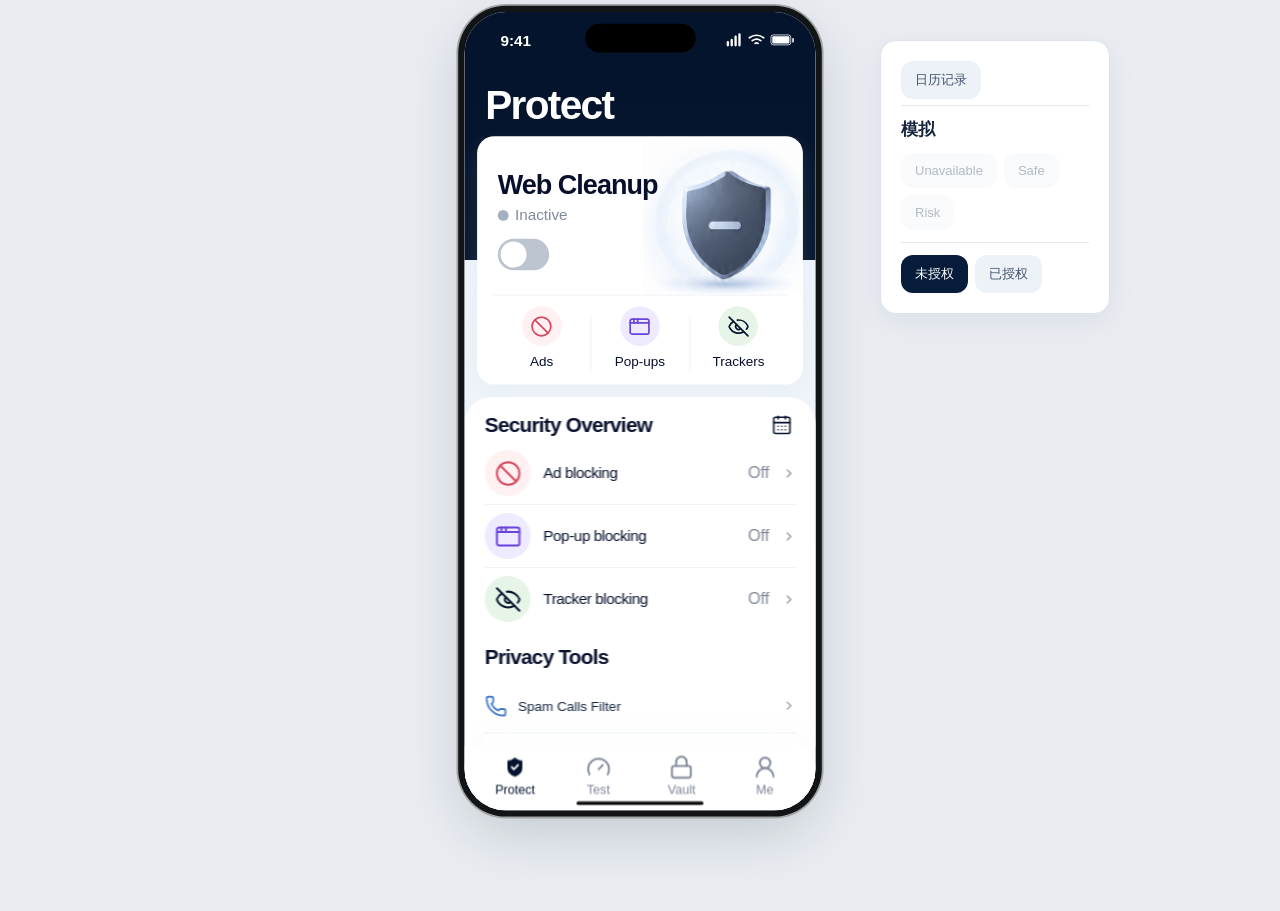
==== index.html @ 0a2ca38b "Publish SafeGuardian interactive prototype" ====
<!doctype html>
<html lang="en">
<head>
<meta charset="utf-8">
<meta name="viewport" content="width=device-width, initial-scale=1, viewport-fit=cover">
<title>SafeGuardian</title>
<style>
*{box-sizing:border-box}body{margin:0;background:#e9edf2;font-family:Arial,Helvetica,sans-serif;color:#070f2c;-webkit-font-smoothing:antialiased}button{font:inherit;border:0;cursor:pointer}svg{width:26px;height:26px;fill:none;stroke:currentColor;stroke-width:1.8;stroke-linecap:round;stroke-linejoin:round} .symbols{position:absolute;width:0;height:0;overflow:hidden}
.phone{position:relative;width:390px;height:844px;margin:28px auto;border-radius:46px;background:#edf3f9;overflow:hidden;box-shadow:0 0 0 7px #121517,0 0 0 9px #a3a4a4,0 22px 65px #13203330}.scroll{height:100%;overflow-y:auto;scrollbar-width:none;padding-bottom:105px;background:linear-gradient(#04142d 0,#06162e 276px,#edf3f9 276px,#f5f8fb 100%)}.scroll::-webkit-scrollbar{display:none}.status{height:67px;display:flex;align-items:flex-start;padding:23px 27px 0 40px;color:white;font-size:17px;font-weight:700;position:relative}.island{position:absolute;width:123px;height:32px;background:#000;left:134px;top:13px;border-radius:22px}.status-icons{margin-left:auto;display:flex;gap:6px;align-items:center}.status-icons svg{width:19px;height:16px;stroke-width:2.4}.battery{width:23px;height:12px;border:1.5px solid #d5deeb;border-radius:3px;padding:1px;position:relative}.battery:before{content:'';display:block;height:100%;background:white;border-radius:1px}.battery:after{content:'';position:absolute;right:-4px;top:3px;width:2px;height:5px;background:#d5deeb;border-radius:1px}
header{padding:10px 23px 13px;color:white}h1{margin:0;font-size:45px;letter-spacing:-1.8px;line-height:1.2;font-weight:700}.subtitle{display:flex;gap:8px;align-items:center;color:#b9c4d9;font-size:16px;margin-top:4px;letter-spacing:-.3px}.dot{width:12px;height:12px;display:inline-block;background:#a4afc0;border-radius:50%;flex-shrink:0}.hero{margin:0 14px 14px;background:#fff;border-radius:19px;overflow:hidden;box-shadow:0 12px 25px #c6d5e526}.hero-top{height:176px;position:relative;padding:37px 23px 0;isolation:isolate}.hero h2{font-size:30px;letter-spacing:-1.1px;margin:0 0 7px;position:relative;z-index:2}.state{font-size:17px;color:#818b9c;display:flex;align-items:center;gap:7px;position:relative;z-index:2}.shield{position:absolute;width:176px;height:168px;right:2px;top:7px;overflow:hidden;z-index:-1}.shield img{position:absolute;width:426.5px;max-width:none;left:-198px;top:-178px}.toggle{width:57px;height:35px;background:#bcc4d0;border-radius:30px;display:block;margin-top:16px;padding:3px;position:relative;z-index:2}.toggle:before{content:'';display:block;width:29px;height:29px;background:#fff;border-radius:50%;box-shadow:0 1px 2px #0000000a}.categories{border-top:1px solid #edf0f6;margin:0 17px;padding:12px 0 18px;display:grid;grid-template-columns:repeat(3,1fr)}.category{position:relative;text-align:center;background:none;color:#07102d;padding:0;font-size:15px}.category+.category:before{content:'';position:absolute;left:0;top:12px;height:59px;width:1px;background:#edf0f6}.badge{display:flex;align-items:center;justify-content:center;width:44px;height:44px;border-radius:50%;margin:0 auto 8px}.red{background:#fff0f1;color:#d74961}.purple{background:#eeeaff;color:#6843dc}.green{background:#e7f4e8;color:#07152e}.blue{background:#e8f1ff;color:#2475e9}.badge svg{width:25px;height:25px}
.sheet{border-radius:30px 30px 0 0;background:#fff;padding:15px 22px 25px;min-height:440px}.handle{width:36px;height:5px;background:#cdd5de;margin:0 auto 16px;border-radius:5px}.section-heading{display:flex;align-items:center;justify-content:space-between;margin-bottom:8px}.section-heading h2,.tools-title{font-size:23px;letter-spacing:-.8px;line-height:1.25;margin:0;font-weight:700}.filter{background:none;padding:4px;color:#0a1530}.filter svg{width:25px;height:25px}.row{width:100%;display:flex;align-items:center;background:none;padding:14px 0;color:#07102d;text-align:left;min-height:70px;gap:14px}.row+.row{border-top:1px solid #edf0f5}.row .badge{width:51px;height:51px;margin:0;flex-shrink:0}.row .badge svg{width:30px;height:30px}.label{font-size:17px;font-weight:500;letter-spacing:-.5px;white-space:nowrap}.row-status{margin-left:auto;font-size:18px;color:#7e8797}.chevron{width:16px;height:20px;color:#7d8697;flex-shrink:0}.tools-title{margin:28px 0 13px}.tools{padding:0 1px}.tools .row{gap:15px}.tools .chevron{margin-left:auto}.tabs{position:absolute;bottom:0;left:0;right:0;height:83px;border-radius:23px 23px 0 0;background:#fffffff5;backdrop-filter:blur(16px);display:grid;grid-template-columns:repeat(4,1fr);padding:9px 10px 23px;box-shadow:0 -5px 20px #15264503}.tab{background:none;color:#7c8597;display:flex;align-items:center;flex-direction:column;gap:3px;font-size:14px;padding:0}.tab svg{width:28px;height:28px;stroke-width:1.8}.tab.active{color:#04132f}.tab.active svg{fill:#04132f;stroke:white}.home-indicator{position:absolute;width:141px;height:4px;border-radius:5px;background:#080a0c;bottom:7px;left:50%;transform:translateX(-50%)}.notice{position:absolute;left:20px;right:20px;bottom:96px;padding:12px 16px;background:#0a1930;color:white;border-radius:12px;font-size:13px;z-index:10;box-shadow:0 4px 20px #0002}.notice[hidden]{display:none}button:focus-visible{outline:3px solid #77aaff;outline-offset:3px}
@media(max-width:480px){body{background:#04142d}.phone{margin:0;width:100%;height:100dvh;border-radius:0;box-shadow:none}.island{left:50%;transform:translateX(-50%)}.tabs{padding-bottom:max(23px,env(safe-area-inset-bottom));height:calc(60px + max(23px,env(safe-area-inset-bottom)))}.home-indicator{bottom:8px}}@media(min-width:481px) and (max-height:910px){.phone{margin:12px auto;transform:scale(.9);transform-origin:top center}}
.phone.is-active .toggle{background:#20bf59}.phone.is-active .toggle:before{transform:translateX(22px)}.phone.is-active .state,.phone.is-active .row-status{color:#20b957}.phone.is-active .dot{background:#27c960}.toggle,.toggle:before{transition:background .2s,transform .2s}.shield img{transition:opacity .2s}.shield .active-shield{opacity:0}.phone.is-active .shield .active-shield{opacity:1}.phone.is-active .shield .inactive-shield{opacity:0}
.phone{max-height:844px}.scroll{display:flex;flex-direction:column;overflow:hidden;padding-bottom:83px}.status,header,.hero{flex-shrink:0}.sheet{flex:1;min-height:0;overflow-y:auto;overscroll-behavior:contain;scrollbar-width:none;padding-bottom:24px}.sheet::-webkit-scrollbar{display:none}
.phone{height:887px;max-height:887px}header{padding-bottom:7px}.hero-top{height:176px}.categories{padding-top:12px;padding-bottom:18px}.category .badge{width:44px;height:44px}.sheet>.row{min-height:69px;padding:9px 0}.sheet>.row .badge{width:51px;height:51px}.sheet>.row .badge svg{width:30px;height:30px}.tools-title{margin-top:20px;margin-bottom:10px}.handle{margin-bottom:16px}.tools{border-radius:18px;background:#fff;box-shadow:0 0 22px #dce6ef35;padding:0 12px;margin:0 -8px}.tabs{height:71px;padding-top:9px;padding-bottom:13px}.scroll{padding-bottom:71px}.home-indicator{bottom:6px}
@media(max-width:480px){.phone{width:390px;max-width:100%;height:min(887px,100dvh)}.scroll{padding-bottom:71px}.tabs{height:71px;padding-bottom:13px}}
.filter{width:32px;height:32px;display:flex;align-items:center;justify-content:center}.section-heading{margin-bottom:3px}.tools-title{margin-top:16px}.tools{min-height:80px}.tabs{border-radius:23px 23px 0 0;background:#fff}.scroll{background:linear-gradient(to top,#fff 71px,transparent 71px),linear-gradient(#04142d 0,#06162e 276px,#edf3f9 276px,#f5f8fb 100%)}
@media(prefers-reduced-motion:reduce){.toggle,.toggle:before,.shield img{transition:none}}
.calendar-dialog{position:absolute;inset:0;width:100%;height:100%;max-width:none;max-height:none;margin:0;border:0;padding:0;background:#08142c60;color:#07102d;z-index:20}.calendar-dialog[open]{display:flex;align-items:flex-end}.calendar-panel{background:#fff;border-radius:26px 26px 0 0;width:100%;padding:24px 22px 32px;box-shadow:0 -10px 40px #04142d18}.calendar-heading,.month-nav{display:flex;align-items:center;justify-content:space-between;gap:12px}.calendar-heading h2{font-size:23px;margin:0;letter-spacing:-.6px}.calendar-panel button{background:transparent;color:#07102d;border-radius:12px;min-width:36px;min-height:36px}.month-nav{margin:22px 0 12px}.month-nav strong{font-size:17px}.calendar-grid,.weekdays{display:grid;grid-template-columns:repeat(7,1fr);text-align:center;gap:4px}.weekdays{color:#818b9c;font-size:12px;margin-bottom:8px}.calendar-grid button{font-size:14px;min-width:0;aspect-ratio:1}.calendar-grid button.selected{background:#07152e;color:#fff}.calendar-grid button:disabled{opacity:.25;cursor:default}.calendar-summary{margin-top:22px;border-top:1px solid #edf0f5;padding-top:18px}.calendar-summary h3{font-size:15px;margin:0 0 12px}.day-stats{display:grid;grid-template-columns:repeat(3,1fr);gap:8px;text-align:center}.day-stats div{background:#f5f7fa;border-radius:12px;padding:12px 4px;font-size:12px;color:#7e8797}.day-stats strong{display:block;font-size:22px;color:#07152e;margin-bottom:5px}.empty-day{text-align:center;color:#818b9c;font-size:13px;margin:14px 0 0}
.calendar-dialog{position:absolute;inset:0;transform:none;width:100%;height:100%;border-radius:inherit;overflow:hidden;z-index:120}.calendar-panel{max-height:calc(100% - 67px);overflow-y:auto;overscroll-behavior:contain;padding-bottom:34px}.calendar-panel:after{content:'';display:block;width:141px;height:4px;border-radius:5px;background:#080a0c;position:absolute;bottom:7px;left:50%;transform:translateX(-50%)}
.test-page{position:absolute;inset:0 0 71px;background:#061126;color:#eef5ff;overflow:auto;scrollbar-width:none;padding:78px 23px 28px}.test-page[hidden]{display:none}.test-page h1{font-size:35px;letter-spacing:-1px}.test-top{display:flex;align-items:center;justify-content:space-between}.demo-chip{font-size:10px;letter-spacing:1.5px;color:#83a1c8;border:1px solid #28415e;border-radius:20px;padding:5px 9px}.connection{color:#8da4c3;font-size:13px;display:flex;gap:7px;align-items:center;margin-top:10px}.connection .dot{width:7px;height:7px;background:#4de8d6;box-shadow:0 0 12px #4de8d680}.speed-stage{position:relative;margin:25px -5px 10px;height:268px;display:grid;place-items:center;background:radial-gradient(ellipse,#14345580,transparent 67%)}.speed-stage:before{content:'';position:absolute;inset:14px;background-image:linear-gradient(#31537a20 1px,transparent 1px),linear-gradient(90deg,#31537a20 1px,transparent 1px);background-size:24px 24px;mask-image:radial-gradient(ellipse,black,transparent 70%)}.speed-dial{width:100%;height:260px;overflow:visible;stroke:none;position:absolute}.dial-track{fill:none;stroke:#1a304c;stroke-width:13}.dial-progress{fill:none;stroke:url(#dial-color);stroke-width:13;stroke-linecap:round;stroke-dasharray:100;stroke-dashoffset:100;filter:drop-shadow(0 0 6px #4de8d677);transition:stroke-dashoffset .3s}.dial-inner{fill:none;stroke:#294561;stroke-width:1;stroke-dasharray:1 5}.speed-number{position:relative;text-align:center;margin-top:12px}.speed-value{font-size:58px;line-height:1;font-weight:600;letter-spacing:-2px;font-variant-numeric:tabular-nums}.speed-unit{font-size:12px;letter-spacing:2px;color:#89a2c4;margin-top:9px}.speed-phase{font-size:11px;letter-spacing:2px;text-transform:uppercase;color:#50eadc;margin-top:19px}.dial-scale{position:absolute;bottom:8px;left:31px;right:31px;display:flex;justify-content:space-between;color:#647f9f;font-size:10px}.speed-metrics{display:grid;grid-template-columns:repeat(3,1fr);padding:18px 0;border-top:1px solid #20324c;border-bottom:1px solid #20324c;margin-top:8px}.speed-metrics div{text-align:center;font-size:11px;color:#87a1c1}.speed-metrics div+div{border-left:1px solid #20324c}.speed-metrics strong{display:block;font-size:20px;color:#e8f5ff;margin:8px 0 4px;font-weight:500}.start-test{width:100%;padding:16px;border-radius:15px;background:linear-gradient(110deg,#4ae8d3,#6fb9ff);color:#05162b;font-weight:700;font-size:15px;margin:22px 0 25px;box-shadow:0 7px 25px #30d9d31b}.start-test:disabled{opacity:.65;cursor:wait}.comparison-heading{display:flex;align-items:center;justify-content:space-between;margin-bottom:14px}.comparison-heading h2{font-size:19px;margin:0;letter-spacing:-.5px}.comparison-heading span{font-size:10px;color:#8298b7}.comparison{display:grid;grid-template-columns:1fr 1fr;gap:10px}.compare-card{background:#0e1e36;border:1px solid #23364f;border-radius:14px;padding:15px}.compare-card:last-child{border-color:#295c67}.compare-card span{display:block;color:#8ba2c0;font-size:12px}.compare-card strong{display:inline-block;font-size:24px;margin:13px 4px 4px 0;font-weight:500}.compare-card small{color:#7d95b7;font-size:10px}.compare-bar{height:3px;background:#21344c;border-radius:3px;margin-top:12px;overflow:hidden}.compare-bar:before{content:'';display:block;width:var(--amount,0%);height:100%;background:#65c9ef;transition:width .4s}.compare-card:last-child .compare-bar:before{background:#53e4d0}.test-note{font-size:11px;color:#718aa9;line-height:1.6;margin:13px 0 0}.phone.test-visible .status{position:relative;z-index:3}.phone.test-visible .tabs{background:#0c1a2f}.phone.test-visible .tab{color:#7890af}.phone.test-visible .tab.active{color:#55e7d4}.phone.test-visible .tab.active svg{fill:none;stroke:currentColor}.phone.test-visible .home-indicator{background:#e9f2ff}@media(prefers-reduced-motion:reduce){.dial-progress,.compare-bar:before{transition:none}}
</style>
<link rel="stylesheet" href="assets/test.css?v=icons-3">
<link rel="stylesheet" href="assets/vault.css?v=rows-3">
</head>
<body>
<svg class="symbols" aria-hidden="true"><defs>
<symbol id="shield" viewBox="0 0 24 24"><path d="M20 13c0 5-3.5 7.5-7.66 8.95a1 1 0 0 1-.67-.01C7.5 20.5 4 18 4 13V6a1 1 0 0 1 1-1c2 0 4.5-1.2 6.24-2.72a1.17 1.17 0 0 1 1.52 0C14.51 3.81 17 5 19 5a1 1 0 0 1 1 1z" /> <path d="m9 12 2 2 4-4" /></symbol>
<symbol id="ban" viewBox="0 0 24 24"><circle cx="12" cy="12" r="10" /> <path d="M4.929 4.929 19.07 19.071" /></symbol>
<symbol id="window" viewBox="0 0 24 24"><rect x="2" y="4" width="20" height="16" rx="2" /> <path d="M10 4v4" /> <path d="M2 8h20" /> <path d="M6 4v4" /></symbol>
<symbol id="eye" viewBox="0 0 24 24"><path d="M10.733 5.076a10.744 10.744 0 0 1 11.205 6.575 1 1 0 0 1 0 .696 10.747 10.747 0 0 1-1.444 2.49" /> <path d="M14.084 14.158a3 3 0 0 1-4.242-4.242" /> <path d="M17.479 17.499a10.75 10.75 0 0 1-15.417-5.151 1 1 0 0 1 0-.696 10.75 10.75 0 0 1 4.446-5.143" /> <path d="m2 2 20 20" /></symbol>
<symbol id="gauge" viewBox="0 0 24 24"><path d="m12 14 4-4" /> <path d="M3.34 19a10 10 0 1 1 17.32 0" /></symbol>
<symbol id="lock" viewBox="0 0 24 24"><rect width="18" height="11" x="3" y="11" rx="2" ry="2" /> <path d="M7 11V7a5 5 0 0 1 10 0v4" /></symbol>
<symbol id="person" viewBox="0 0 24 24"><circle cx="12" cy="8" r="5" /> <path d="M20 21a8 8 0 0 0-16 0" /></symbol>
<symbol id="arrow" viewBox="0 0 24 24"><path d="m9 18 6-6-6-6" /></symbol>
<symbol id="sliders" viewBox="0 0 24 24"><path d="M14 17H5"/><path d="M19 7h-9"/><circle cx="17" cy="17" r="3"/><circle cx="7" cy="7" r="3"/></symbol>
<symbol id="photo" viewBox="0 0 24 24"><rect width="18" height="18" x="3" y="3" rx="2" ry="2" /> <circle cx="9" cy="9" r="2" /> <path d="m21 15-3.086-3.086a2 2 0 0 0-2.828 0L6 21" /></symbol>
<symbol id="calendar" viewBox="0 0 24 24"><path d="M8 2v3" /> <path d="M16 2v3" /> <rect x="3" y="3" width="18" height="18" rx="2" /> <path d="M3 9h18" /> <path d="M8 13h.01" /> <path d="M12 13h.01" /> <path d="M16 13h.01" /> <path d="M8 17h.01" /> <path d="M12 17h.01" /> <path d="M16 17h.01" /></symbol>
</defs></svg>
<main class="phone" aria-label="Protection homepage">
<div class="scroll">
<div class="status" aria-hidden="true"><span>9:41</span><div class="island"></div><div class="status-icons"><svg viewBox="0 0 22 18"><path d="M3 16v-4M8 16V9M13 16V5M18 16V2" stroke-width="3"/></svg><svg viewBox="0 0 24 20"><path d="M2 7a16 16 0 0 1 20 0M6 11a10 10 0 0 1 12 0M10 15a3 3 0 0 1 4 0"/></svg><div class="battery"></div></div></div>
<header><h1>Protect</h1></header>
<section class="hero" aria-labelledby="protection-title"><div class="hero-top"><div class="shield"><img src="assets/home-reference.png" alt="Inactive protection shield"></div><h2 id="protection-title">Web Cleanup</h2><div class="state"><span class="dot"></span>Inactive</div><button class="toggle" role="switch" aria-checked="false" aria-label="Enable Safari protection"></button></div><div class="categories"><div class="category"><span class="badge red"><svg><use href="#ban"/></svg></span>Ads</div><div class="category"><span class="badge purple"><svg><use href="#window"/></svg></span>Pop-ups</div><div class="category"><span class="badge green"><svg><use href="#eye"/></svg></span>Trackers</div></div></section>
<section class="sheet" aria-labelledby="overview-title"><div class="section-heading"><h2 id="overview-title">Security Overview</h2><button class="filter calendar-open" aria-label="View blocking calendar"><svg><use href="#calendar"/></svg></button></div>
<button class="row"><span class="badge red"><svg><use href="#ban"/></svg></span><span class="label">Ad blocking</span><span class="row-status">Off</span><svg class="chevron"><use href="#arrow"/></svg></button>
<button class="row"><span class="badge purple"><svg><use href="#window"/></svg></span><span class="label">Pop-up blocking</span><span class="row-status">Off</span><svg class="chevron"><use href="#arrow"/></svg></button>
<button class="row"><span class="badge green"><svg><use href="#eye"/></svg></span><span class="label">Tracker blocking</span><span class="row-status">Off</span><svg class="chevron"><use href="#arrow"/></svg></button>
<h2 class="tools-title">Privacy Tools</h2><div class="tools">
<button class="row"><span class="badge green"><svg><use href="#person"/></svg></span><span class="label">Contacts</span><svg class="chevron"><use href="#arrow"/></svg></button>
<button class="row"><span class="badge red"><svg><use href="#calendar"/></svg></span><span class="label">Calendar</span><svg class="chevron"><use href="#arrow"/></svg></button>
</div></section></div>
<nav class="tabs" aria-label="Main navigation"><button class="tab active" aria-current="page" aria-label="Protect"><svg><use href="#shield"/></svg><span>Protect</span></button><button class="tab"><svg><use href="#gauge"/></svg><span>Test</span></button><button class="tab"><svg><use href="#lock"/></svg><span>Vault</span></button><button class="tab"><svg><use href="#person"/></svg><span>Me</span></button><div class="home-indicator"></div></nav>
<div class="notice" role="status" hidden></div>
</main>
<script>
const calendarDialog = document.createElement('dialog');
calendarDialog.className = 'calendar-dialog';
calendarDialog.setAttribute('aria-labelledby', 'calendar-title');
calendarDialog.innerHTML = `<section class="calendar-panel"><div class="calendar-heading"><h2 id="calendar-title">Blocking Calendar</h2><button class="calendar-close" aria-label="Close calendar"><svg aria-hidden="true" viewBox="0 0 24 24"><path d="m6 6 12 12M18 6 6 18"/></svg></button></div><div class="month-nav"><button class="month-prev" aria-label="Previous month"><svg aria-hidden="true" style="transform:rotate(180deg)"><use href="#arrow"/></svg></button><strong class="month-label"></strong><button class="month-next" aria-label="Next month"><svg aria-hidden="true"><use href="#arrow"/></svg></button></div><div class="weekdays" aria-hidden="true"><span>Sun</span><span>Mon</span><span>Tue</span><span>Wed</span><span>Thu</span><span>Fri</span><span>Sat</span></div><div class="calendar-grid" aria-label="Select date"></div><div class="calendar-summary" aria-live="polite"><h3 class="selected-date"></h3><div class="day-stats"><div><strong>—</strong>Ads</div><div><strong>—</strong>Pop-ups</div><div><strong>—</strong>Trackers</div></div><p class="empty-day">No blocking records</p></div></section>`;
document.querySelector('.phone').append(calendarDialog);
const todayParts = new Intl.DateTimeFormat('en-CA', {timeZone:'Asia/Shanghai',year:'numeric',month:'2-digit',day:'2-digit'}).formatToParts(new Date());
const datePart = type => Number(todayParts.find(part => part.type === type).value);
const today = new Date(datePart('year'),datePart('month')-1,datePart('day'));
let selectedDate = new Date(today);
let calendarMonth = new Date(today.getFullYear(),today.getMonth(),1);
function renderCalendar() {
  calendarDialog.querySelector('.month-label').textContent = calendarMonth.toLocaleDateString('en-US',{month:'long',year:'numeric'});
  calendarDialog.querySelector('.selected-date').textContent = selectedDate.toLocaleDateString('en-US',{month:'long',day:'numeric',year:'numeric'});
  const grid = calendarDialog.querySelector('.calendar-grid');
  grid.replaceChildren();
  for(let offset=0;offset<calendarMonth.getDay();offset++) grid.append(document.createElement('span'));
  const days = new Date(calendarMonth.getFullYear(),calendarMonth.getMonth()+1,0).getDate();
  for(let day=1;day<=days;day++) {
    const date = new Date(calendarMonth.getFullYear(),calendarMonth.getMonth(),day);
    const button = document.createElement('button');
    button.textContent = day;
    button.disabled = date > today;
    const selected = date.getTime() === selectedDate.getTime();
    button.classList.toggle('selected',selected);
    button.setAttribute('aria-pressed',String(selected));
    button.setAttribute('aria-label',date.toLocaleDateString('en-US',{month:'long',day:'numeric',year:'numeric'}));
    button.addEventListener('click',()=>{selectedDate=date;renderCalendar();grid.querySelector('.selected').focus();});
    grid.append(button);
  }
  calendarDialog.querySelector('.month-next').disabled = calendarMonth.getFullYear() === today.getFullYear() && calendarMonth.getMonth() === today.getMonth();
  document.dispatchEvent(new Event('blocking-calendar-rendered'));
}
let calendarBackground = [];
document.querySelector('.calendar-open').addEventListener('click',()=>{
  renderCalendar();
  calendarBackground = [...calendarDialog.parentElement.children].filter(element=>element!==calendarDialog).map(element=>({element,inert:element.inert}));
  calendarBackground.forEach(({element})=>{element.inert=true;});
  calendarDialog.setAttribute('aria-modal','true');
  calendarDialog.show();
  calendarDialog.querySelector('.calendar-close').focus();
});
calendarDialog.querySelector('.calendar-close').addEventListener('click',()=>calendarDialog.close());
calendarDialog.addEventListener('click',event=>{if(event.target===calendarDialog)calendarDialog.close();});
calendarDialog.addEventListener('close',()=>{
  calendarBackground.forEach(({element,inert})=>{element.inert=inert;});
  document.querySelector('.calendar-open').focus();
});
calendarDialog.addEventListener('keydown',event=>{
  if(event.key==='Escape'){event.preventDefault();calendarDialog.close();}
  if(event.key!=='Tab')return;
  const buttons=[...calendarDialog.querySelectorAll('button:not(:disabled)')];
  const first=buttons[0],last=buttons[buttons.length-1];
  if(event.shiftKey&&document.activeElement===first){event.preventDefault();last.focus();}
  else if(!event.shiftKey&&document.activeElement===last){event.preventDefault();first.focus();}
});
calendarDialog.querySelector('.month-prev').addEventListener('click',()=>{calendarMonth.setMonth(calendarMonth.getMonth()-1);renderCalendar();});
calendarDialog.querySelector('.month-next').addEventListener('click',()=>{calendarMonth.setMonth(calendarMonth.getMonth()+1);renderCalendar();});
const notice = document.querySelector('.notice');
const phone = document.querySelector('.phone');
const protectionSwitch = document.querySelector('.toggle');
const inactiveShield = document.querySelector('.shield img');
inactiveShield.classList.add('inactive-shield');
const activeShield = inactiveShield.cloneNode();
activeShield.className = 'active-shield';
activeShield.src = 'assets/home-active-reference.png';
activeShield.alt = 'Active protection shield';
activeShield.setAttribute('aria-hidden', 'true');
document.querySelector('.shield').append(activeShield);
protectionSwitch.removeAttribute('data-message');
protectionSwitch.addEventListener('click', () => {
  const enabled = protectionSwitch.getAttribute('aria-checked') !== 'true';
  phone.classList.toggle('is-active', enabled);
  protectionSwitch.setAttribute('aria-checked', String(enabled));
  protectionSwitch.setAttribute('aria-label', enabled ? 'Disable Safari protection' : 'Enable Safari protection');
  document.querySelector('.state').lastChild.textContent = enabled ? 'Active' : 'Inactive';
  document.querySelectorAll('.row-status').forEach(status => { status.textContent = enabled ? 'On' : 'Off'; });
  document.querySelectorAll('.row-status').forEach(status => {
    const row = status.closest('.row');
    row.dataset.message = `${row.querySelector('.label').textContent} is currently ${enabled ? 'on' : 'off'}.`;
  });
  activeShield.setAttribute('aria-hidden', String(!enabled));
  inactiveShield.setAttribute('aria-hidden', String(enabled));
  notice.hidden = true;
});

const testPage = document.createElement('section');
testPage.className = 'test-page';
testPage.hidden = true;
testPage.setAttribute('aria-label','Network Speed Test');
testPage.innerHTML = `<div class="test-top"><h1>WiFi Test</h1></div><section class="test-card"><div class="speed-stage"><svg class="speed-dial" viewBox="0 0 340 250"><defs><linearGradient id="dial-color"><stop stop-color="#064aff"/><stop offset="1" stop-color="#b8c2ff"/></linearGradient></defs><path class="dial-track" d="M53 202 A125 125 0 1 1 287 202"/><path class="dial-progress" pathLength="100" d="M53 202 A125 125 0 1 1 287 202"/><g class="dial-ticks"></g><g class="dial-needle"><path d="M166 145 L170 30 L174 145 Z" fill="#031b40"/><circle cx="170" cy="145" r="7" fill="#031b40" stroke="white"/></g></svg><div class="speed-number"><div class="speed-value">186.4</div><div class="speed-unit">Mbps</div><div class="speed-phase" role="status">Test complete</div></div></div><div class="speed-metrics"><div><span class="badge blue"><span class="asset-icon" style="--icon:url(icons/arrow-down.svg)" aria-hidden="true"></span></span>Download<p><strong class="download-result">186.4</strong><small>Mbps</small></p></div><div><span class="badge green"><span class="asset-icon" style="--icon:url(icons/upload.svg)" aria-hidden="true"></span></span>Upload<p><strong class="upload-result">42.8</strong><small>Mbps</small></p></div><div><span class="badge purple"><span class="asset-icon" style="--icon:url(icons/arrow-left-right.svg)" aria-hidden="true"></span></span>Ping<p><strong class="ping-result">18</strong><small>ms</small></p></div></div><button class="start-test">Test Again</button></section><section class="wifi-card"><h2>Wi-Fi Check</h2><div class="wifi-row"><span class="badge green"><svg><use href="#lock"/></svg></span><span>WiFi Authentication</span><strong class="wifi-result">Safe</strong></div><div class="wifi-row"><span class="badge blue"><span class="asset-icon" style="--icon:url(icons/globe-lock.svg)" aria-hidden="true"></span></span><span>DNS Security</span><strong class="wifi-result">Safe</strong></div></section>`;
phone.insertBefore(testPage,document.querySelector('.tabs'));
for(let index=0;index<=30;index++) {
  const angle=(-90+index*6)*Math.PI/180;
  const major=index%5===0;
  const line=document.createElementNS('http://www.w3.org/2000/svg','line');
  line.setAttribute('x1',170+Math.sin(angle)*102);
  line.setAttribute('y1',145-Math.cos(angle)*102);
  line.setAttribute('x2',170+Math.sin(angle)*(major?92:96));
  line.setAttribute('y2',145-Math.cos(angle)*(major?92:96));
  line.setAttribute('stroke',major?'#4d6286':'#c0ccde');
  line.setAttribute('stroke-width',major?'1.5':'1');
  testPage.querySelector('.dial-ticks').append(line);
}
function updateGauge(value) {
  const fraction=Math.min(value/250,1);
  testPage.querySelector('.dial-progress').style.strokeDashoffset=100-fraction*100;
  testPage.querySelector('.dial-needle').style.transform='rotate('+(-115+fraction*230)+'deg)';
}
updateGauge(186.4);
const navigationTabs = [...document.querySelectorAll('.tab')];
const protectTab = navigationTabs[0];
const testTab = navigationTabs[1];
const liveTestTab = testTab.cloneNode(true);
liveTestTab.removeAttribute('data-message');
testTab.replaceWith(liveTestTab);
function showTest(visible) {
  vaultPage.hidden = true;
  phone.classList.remove('vault-visible');
  liveVaultTab.classList.remove('active');
  liveVaultTab.removeAttribute('aria-current');
  if(!visible) stopSpeedTest();
  testPage.hidden = !visible;
  phone.classList.toggle('test-visible',visible);
  protectTab.classList.toggle('active',!visible);
  liveTestTab.classList.toggle('active',visible);
  protectTab.removeAttribute('aria-current');
  liveTestTab.removeAttribute('aria-current');
  (visible ? liveTestTab : protectTab).setAttribute('aria-current','page');
  document.querySelector('.scroll').inert = visible;
  notice.hidden = true;
}
protectTab.addEventListener('click',()=>showTest(false));
liveTestTab.addEventListener('click',()=>showTest(true));
let testTimer;
let completedTests = 1;
const startTest = testPage.querySelector('.start-test');
function stopSpeedTest() {
  if(!testTimer) return;
  clearInterval(testTimer);
  testTimer = undefined;
  startTest.disabled = false;
  startTest.textContent = completedTests ? 'Test Again' : 'Start Test';
  testPage.querySelector('.speed-phase').textContent = 'Test stopped';
  testPage.querySelectorAll('.wifi-result').forEach(result=>{result.textContent='Not tested';result.classList.add('pending');});
}
startTest.addEventListener('click',()=>{
  startTest.disabled=true;
  startTest.textContent='Testing…';
  testPage.querySelectorAll('.wifi-result').forEach(result=>{result.textContent='Testing';result.classList.add('pending');});
  testPage.querySelector('.download-result').textContent='—';
  testPage.querySelector('.upload-result').textContent='—';
  testPage.querySelector('.ping-result').textContent='—';
  const start = performance.now();
  const download = completedTests % 2 === 0 ? 186.4 : 181.7;
  const upload = completedTests % 2 === 0 ? 42.8 : 43.2;
  testTimer=setInterval(()=>{
    const elapsed=(performance.now()-start)/1000;
    const uploadPhase=elapsed>=4;
    const progress=Math.min((uploadPhase ? elapsed-4 : elapsed)/4,1);
    const value=(uploadPhase ? upload : download)*Math.min(progress*2,1)*(1+Math.sin(elapsed*7)*.04);
    testPage.querySelector('.speed-phase').textContent=uploadPhase ? 'Testing upload' : 'Testing download';
    testPage.querySelector('.speed-value').textContent=value.toFixed(1);
    updateGauge(value);
    testPage.querySelector('.ping-result').textContent='18';
    if(uploadPhase)testPage.querySelector('.download-result').textContent=download.toFixed(1);
    if(elapsed>=8){
      clearInterval(testTimer);testTimer=undefined;
      testPage.querySelector('.upload-result').textContent=upload.toFixed(1);
      testPage.querySelector('.speed-value').textContent=download.toFixed(1);
      updateGauge(download);
      testPage.querySelector('.speed-phase').textContent='Test complete';
      testPage.querySelectorAll('.wifi-result').forEach(result=>{result.textContent='Safe';result.classList.remove('pending');});
      completedTests++;
      startTest.disabled=false;startTest.textContent='Test Again';
    }
  },100);
});
const vaultPage = document.createElement('section');
vaultPage.className = 'vault-page';
vaultPage.hidden = true;
vaultPage.setAttribute('aria-label','Vault');
vaultPage.innerHTML = `<header class="vault-heading"><h1>Vault</h1></header><section class="private-card"><div class="private-heading"><h2>Private Space</h2><button class="lock-now badge blue" aria-label="Lock private space"><svg><use href="#lock"/></svg></button></div><div class="albums"><button class="album photos" aria-label="Photos, 24 items"><span class="album-art"><img src="assets/vault-reference.png" alt="Mountain lake"></span><span class="album-caption">Photos<small>24</small></span></button><button class="album videos" aria-label="Videos, 3 items"><span class="album-art"><img src="assets/vault-reference.png" alt="Ocean sunset"></span><span class="album-caption">Videos<small>3</small></span><span class="play-mark" aria-hidden="true">▶</span></button></div><button class="add-media">＋ Add Media</button></section><section class="privacy-setup"><h2>Privacy Setup</h2><button class="vault-row" data-vault="Disguise"><span class="badge purple"><span class="asset-icon" style="--icon:url(icons/calculator.svg)" aria-hidden="true"></span></span><strong>Disguise</strong><span class="vault-value">Calculator</span><svg class="chevron"><use href="#arrow"/></svg></button><button class="vault-row" data-vault="Passcodes"><span class="badge green"><span class="asset-icon" style="--icon:url(icons/key-round.svg)" aria-hidden="true"></span></span><strong>Passcodes</strong><span class="vault-value">Dual</span><svg class="chevron"><use href="#arrow"/></svg></button><button class="vault-row" data-vault="Decoy Space"><span class="badge blue"><span class="asset-icon" style="--icon:url(icons/image.svg)" aria-hidden="true"></span></span><strong>Decoy Space</strong><span class="vault-value">6 photos</span><svg class="chevron"><use href="#arrow"/></svg></button></section>`;
phone.insertBefore(vaultPage,document.querySelector('.tabs'));
const previousVaultTab = document.querySelectorAll('.tab')[2];
const liveVaultTab = previousVaultTab.cloneNode(true);
liveVaultTab.removeAttribute('data-message');
previousVaultTab.replaceWith(liveVaultTab);
liveVaultTab.addEventListener('click',()=>{
  stopSpeedTest();
  testPage.hidden=true;
  vaultPage.hidden=false;
  phone.classList.remove('test-visible');
  phone.classList.add('vault-visible');
  document.querySelector('.scroll').inert=true;
  document.querySelectorAll('.tab').forEach(button=>{button.classList.remove('active');button.removeAttribute('aria-current');});
  liveVaultTab.classList.add('active');
  liveVaultTab.setAttribute('aria-current','page');
  notice.hidden=true;
});
</script>
<script src="assets/vault-flow.js"></script>
<script src="assets/wifi-details.js"></script>
<script src="assets/protect-preview.js"></script>
<link rel="stylesheet" href="assets/privacy-flows.css">
<script src="assets/settings-guide.js"></script>
<script src="assets/privacy-flows.js"></script>
</body>
</html>
---- assets/test.css ----
.tabs > .tab:first-child > span{height:16.125px}
.asset-icon{display:inline-block;width:25px;height:25px;background:currentColor;mask:var(--icon) center / contain no-repeat;-webkit-mask:var(--icon) center / contain no-repeat;flex-shrink:0}.wifi-row .badge{color:#07152e}.wifi-row .asset-icon{width:28px;height:28px}
.test-page{padding:78px 0 0;background:linear-gradient(#031d41 0,#041e42 276px,#f1f6fc 276px);color:#031a3d}
.test-top{padding:0 23px 20px;height:70px}.test-page h1{color:white;font-size:45px;letter-spacing:-1.5px}
.test-card{margin:0 14px 11px;padding:12px 14px 18px;background:linear-gradient(125deg,#fff,#fcfdff);border-radius:20px;box-shadow:0 9px 20px #d5e4f450}
.speed-stage{height:233px;margin:0;background:radial-gradient(ellipse,#edf5ff70,transparent 70%)}.speed-stage:before{display:none}.speed-dial{height:233px;inset:0;filter:drop-shadow(0 7px 9px #c0d4ee44)}.dial-track,.dial-progress{stroke-width:22;stroke-linecap:round}.dial-track{stroke:#e9eff7}.dial-progress{filter:none}.dial-needle{transform-origin:170px 145px;transition:transform .3s ease-out}
.speed-number{position:absolute;top:151px;left:0;right:0;margin:0}.speed-value{font-size:39px;font-weight:700;color:#001636;letter-spacing:-1.8px}.speed-unit{font-size:15px;letter-spacing:-.4px;color:#7d8ba5;margin-top:3px;font-weight:500}.speed-phase{position:absolute;width:1px;height:1px;overflow:hidden;clip-path:inset(50%)}
.speed-metrics{margin:0;padding:15px 0 0;border-top:1px solid #e6edf8;border-bottom:0}.speed-metrics>div{color:#7d89a2;font-size:12px;font-weight:500;min-width:0}.speed-metrics>div+div{border-color:#e5ecf7}.speed-metrics .badge{width:44px;height:44px;margin:0 auto 5px}.speed-metrics img{width:25px;height:25px}.speed-metrics .blue img{filter:invert(31%) sepia(99%) saturate(3334%) hue-rotate(218deg)}.speed-metrics p{margin:4px 0 0;white-space:nowrap}.speed-metrics strong{display:inline;color:#041b40;font-size:21px;font-weight:700;margin:0;letter-spacing:-.6px}.speed-metrics small{font-size:12px;margin-left:4px;font-weight:500}
.start-test{margin:15px 0 0;padding:12px;height:42px;border-radius:24px;background:linear-gradient(100deg,#001a3b,#04254f);color:#fff;font-size:16px;box-shadow:none}
.wifi-card{background:linear-gradient(#fff,#fcfdff);border-radius:30px 30px 0 0;padding:28px 22px 28px;min-height:220px}.wifi-card h2{font-size:23px;letter-spacing:-.8px;margin:0 0 9px}.wifi-row{display:flex;gap:16px;align-items:center;min-height:64px;font-size:14px;font-weight:500;white-space:nowrap}.wifi-row+.wifi-row{border-top:1px solid #e6edf7}.wifi-row .badge{width:45px;height:45px;flex-shrink:0;margin:0}.wifi-row .badge svg,.wifi-row img{width:28px;height:28px}.wifi-row .wifi-result{margin-left:auto;border-radius:20px;padding:5px 11px;background:#e2f8e8;color:#08793f;font-size:14px;font-weight:600}.wifi-row .wifi-result.pending{font-size:11px;background:#eef1f8;color:#7f8ba0}
.phone.test-visible .status{background:#031d41}.phone.test-visible .tabs{background:white}.phone.test-visible .tab{color:#7c879d}.phone.test-visible .tab.active{color:#001737}.phone.test-visible .home-indicator{background:#080a0c}
@media(max-width:360px){.wifi-row{gap:10px;font-size:13px}.wifi-row .badge{width:36px;height:36px}.wifi-card{padding-left:16px;padding-right:16px}.speed-metrics strong{font-size:19px}.speed-metrics small{font-size:10px}}
@media(prefers-reduced-motion:reduce){.dial-needle{transition:none}}
.test-card{padding-bottom:22px}.speed-number{top:160px}.start-test{margin-top:18px}.wifi-card{padding-top:28px}.wifi-row{gap:16px;font-size:14px}.wifi-row .badge{width:45px;height:45px}.wifi-card{padding-left:22px;padding-right:22px}.speed-metrics strong{font-size:21px}.speed-metrics small{font-size:12px}
@media(max-width:480px){.phone{width:390px;max-width:none;height:887px;max-height:887px;margin:0 auto;zoom:min(calc(100vw / 390px),calc(100dvh / 887px))}}
.wifi-row .badge.green{color:#26985b}.wifi-row .badge.blue{color:#2475e9}
.wifi-row[role=button]{cursor:pointer}.analysis-chevron svg{width:14px;height:18px;color:#8a97ad}.wifi-row{gap:10px}.wifi-detail{position:absolute;inset:0;z-index:5;overflow-y:auto;background:linear-gradient(#031d41 0 190px,#edf3f9 190px);padding:78px 12px 20px;scrollbar-width:none}.wifi-detail[hidden]{display:none}.test-page.analysis-open{overflow:hidden}.analysis-top{display:flex;align-items:center;gap:10px;margin:0 9px 24px}.analysis-top h1{font-size:36px}.analysis-back{background:none;color:#fff;padding:0}.analysis-back svg{transform:rotate(180deg)}.analysis-body{border-radius:22px;background:#fff;padding:22px 19px;color:#071a38}.analysis-network{display:flex;gap:13px;align-items:center;border-bottom:1px solid #e9edf5;padding-bottom:20px}.analysis-network>.asset-icon{color:#2475e9;width:30px;height:30px}.analysis-network small{display:block;color:#8390a5;font-size:12px;margin-bottom:5px}.analysis-network strong{font-size:18px}.analysis-result{text-align:center;padding:25px 0 22px}.analysis-result .badge{width:60px;height:60px}.analysis-result .badge.green{color:#26985b}.analysis-result h2{font-size:22px;letter-spacing:-.5px;margin:14px 0}.analysis-status{display:inline-block;padding:6px 16px;border-radius:20px;font-weight:600;font-size:14px}.analysis-status.safe{background:#e2f8e8;color:#08793f}.analysis-status.risk{background:#fff0f1;color:#c6344d}.analysis-status.unavailable{background:#eef1f7;color:#748198}.analysis-section h3{font-size:17px;margin:8px 0}.analysis-section p{font-size:14px;line-height:1.6;color:#63718a;margin:0 0 13px}.analysis-facts{margin:15px 0 22px;font-size:13px}.analysis-facts>div{display:flex;justify-content:space-between;gap:15px;padding:12px 0;border-bottom:1px solid #edf0f6}.analysis-facts dt{color:#8090a6}.analysis-facts dd{margin:0;text-align:right}.analysis-recheck{width:100%;height:46px;border-radius:25px;background:#031d41;color:#fff;font-weight:600;font-size:16px;margin-top:7px}.analysis-preview{display:flex;align-items:center;justify-content:space-between;margin-top:25px;font-size:12px;color:#8390a5}.analysis-preview select{border:1px solid #e2e8f0;background:#fff;border-radius:8px;padding:6px;color:#63718a}.analysis-note{color:#8a96a9;font-size:11px;line-height:1.5;margin-bottom:0}
.analysis-top{margin-bottom:22px}.analysis-body{padding:24px 18px 18px}.analysis-summary{text-align:center;padding:4px 0 24px}.analysis-summary .badge{width:62px;height:62px;margin-bottom:15px}.analysis-summary .badge.green{color:#26985b}.analysis-summary .asset-icon{width:30px;height:30px}.analysis-summary h2{font-size:22px;letter-spacing:-.6px;margin:0 0 12px}.analysis-summary p{font-size:14px;line-height:1.5;color:#758198;margin:14px auto 0;max-width:265px}.network-panel{background:#f3f6fb;border-radius:16px;padding:18px 16px}.network-name{padding-bottom:15px;border-bottom:1px solid #e2e8f1}.network-name small{display:block;color:#7c899e;font-size:12px;margin-bottom:5px}.network-name strong{font-size:18px;font-weight:600}.network-values{margin:6px 0 0;font-size:13px}.network-values>div{display:flex;justify-content:space-between;gap:12px;padding-top:14px}.network-values dt{color:#7c899e}.network-values dd{margin:0;color:#53627b}.analysis-tip{font-size:13px;line-height:1.5;color:#6b7b94;text-align:center;margin:21px 0 14px}.analysis-recheck{margin-top:0;height:48px}.analysis-options{margin-top:18px;font-size:11px;color:#8a96a9}.analysis-options summary{cursor:pointer;text-align:center;list-style:none}.analysis-options summary::-webkit-details-marker{display:none}.analysis-options .analysis-preview{margin-top:12px}.sample-result{display:block;color:#8a96a9;font-size:11px;margin-top:8px}
.wifi-preview-panel{position:fixed;top:40px;left:calc(50% + 240px);width:230px;padding:20px;border:1px solid #dce3ed;border-radius:16px;background:#fff;color:#15243e;box-shadow:0 8px 30px #071a3810;font-size:13px}.wifi-preview-panel h2{font-size:17px;margin:0 0 12px}.wifi-preview-panel p{color:#738097;line-height:1.5;margin:0 0 18px}.wifi-preview-panel label{display:grid;gap:8px}.wifi-preview-panel select{font:inherit;width:100%;padding:10px;border:1px solid #dce3ed;border-radius:8px;background:#f6f8fc;color:#15243e}.wifi-preview-panel small{display:block;color:#8a96a9;font-size:11px;line-height:1.5;margin-top:14px}@media(max-width:1000px){.wifi-preview-panel{position:relative;top:auto;left:auto;width:min(350px,calc(100% - 32px));margin:24px auto 32px}body{overflow-y:auto;height:auto;min-height:100dvh}}
.protect-preview-controls{border-bottom:1px solid #e2e8f0;margin-bottom:22px;padding-bottom:6px}.protect-preview-controls label+label{margin-top:15px}.protect-preview-controls p{font-size:11px;margin-top:12px}.wifi-preview-panel{max-height:calc(100dvh - 80px);overflow-y:auto}@media(max-width:1000px){.wifi-preview-panel{max-height:none;overflow:visible}}
---- assets/vault.css ----
.vault-page{position:absolute;inset:0 0 71px;overflow-y:auto;scrollbar-width:none;background:linear-gradient(#031d41 0,#041e42 281px,#edf3f9 281px);color:#051733;padding-top:78px}
.vault-page[hidden]{display:none}.vault-heading{height:71px;padding:0 23px}.vault-heading h1{font-size:45px;letter-spacing:-1.5px}
.private-card{margin:0 12px 12px;padding:20px 14px 18px;border-radius:20px;background:linear-gradient(120deg,#fff,#fcfdff);box-shadow:0 12px 24px #dce6f140}
.private-heading{display:flex;align-items:center;gap:11px;margin-bottom:16px;height:50px}.private-heading h2{font-size:23px;letter-spacing:-.8px;margin:0;white-space:nowrap}.private-heading .badge{width:50px;height:50px;flex-shrink:0;margin:0}.private-heading .badge svg{width:29px;height:29px}.private-heading .lock-now{margin-left:auto;color:#1264fa}.private-heading>.badge{color:#071737}
.albums{display:grid;grid-template-columns:1fr 1fr;gap:12px}.album{height:192px;border-radius:15px;position:relative;overflow:hidden;text-align:left;padding:0;color:white;background:#305879}.album-art{position:absolute;inset:0;overflow:hidden}.album-art img{position:absolute;width:554.45px;max-width:none;top:-326.3px;left:-56.55px}.videos .album-art img{left:-286px}.album:after{content:'';position:absolute;inset:55% 0 0;background:linear-gradient(transparent,#031e3a70)}.album-caption{position:absolute;left:11px;bottom:10px;z-index:1;font-size:17px;font-weight:600;letter-spacing:-.5px}.album-caption small{display:block;margin-top:3px;color:#d0dcea;font-size:16px}.play-mark{position:absolute;z-index:1;right:10px;bottom:12px;width:38px;height:38px;border:1px solid #ffffff70;border-radius:50%;display:grid;place-items:center;font-size:21px;padding-left:3px;background:#ffffff10}
.add-media{width:100%;height:46px;background:linear-gradient(110deg,#001834,#04274e);color:white;border-radius:26px;font-size:18px;font-weight:600;margin-top:16px}
.privacy-setup{background:#fff;border-radius:30px;padding:14px 22px 14px;margin-bottom:14px}.vault-handle{height:5px;width:40px;border-radius:4px;background:#d4dce5;margin:0 auto 13px}.privacy-setup h2{font-size:25px;letter-spacing:-.8px;margin:0 0 9px}.vault-row{display:flex;align-items:center;gap:15px;width:100%;background:none;color:#071a38;padding:9px 0;min-height:70px;text-align:left}.vault-row+.vault-row{border-top:1px solid #e6edf8}.vault-row .badge{width:50px;height:50px;flex-shrink:0;margin:0}.vault-row img{width:29px;height:29px}.vault-row strong{font-size:17px;font-weight:600;letter-spacing:-.5px;white-space:nowrap}.vault-value{margin-left:auto;font-size:15px;color:#7e8a9f;white-space:nowrap}.vault-row .chevron{width:15px;flex-shrink:0}.vault-row .blue img{filter:invert(38%) sepia(96%) saturate(1813%) hue-rotate(191deg)}
.vault-row{min-height:69px;padding:9px 0;gap:14px;color:#07102d}.private-heading>.lock-now{color:#1264fa}
.privacy-setup{border-radius:30px 30px 0 0;padding:28px 22px;margin-bottom:0;min-height:calc(100% - 519px)}.vault-handle{display:none}.privacy-setup h2{font-size:23px;line-height:1.25;margin:0 0 9px}.vault-row .badge{width:51px;height:51px}.vault-row strong{font-weight:500}.vault-value{color:#7e8797}.vault-row .chevron{width:16px}.vault-row .asset-icon{width:30px;height:30px}
.phone.vault-visible .status{position:relative;z-index:3;background:#031d41}.phone.vault-visible .tabs{background:#fff}.phone.vault-visible .tab{color:#7c879d}.phone.vault-visible .tab.active{color:#001737;font-weight:600}.phone.vault-visible .tab.active svg{fill:none;stroke:#001737;stroke-width:2.3}
.vault-flow{position:relative;margin:0 11px 14px;border-radius:21px;background:#fff;min-height:650px;padding:28px 9px 20px;text-align:center;color:#031a3d}
.vault-flow h2{font-size:27px;line-height:1.2;letter-spacing:-.8px;margin:5px 0 0}.vault-flow h3{font-size:23px;margin:9px 0 5px;letter-spacing:-.7px}.vault-flow p{font-size:16px;line-height:1.4;color:#65718c;margin:13px 0}.flow-primary{width:100%;height:51px;border-radius:30px;background:linear-gradient(110deg,#001834,#04274e);color:#fff;font-size:18px;font-weight:600}.flow-primary:disabled{background:#d9dfea;color:#64708a;cursor:default}.flow-back{position:absolute;top:20px;left:14px;background:none;color:#253e64;padding:0;width:25px;height:25px}.flow-back svg{transform:rotate(180deg);width:25px;height:25px}.flow-link{display:block;margin:15px auto 0;padding:4px 12px;background:none;color:#65718c;font-size:17px;font-weight:600}.flow-footer{position:absolute;bottom:18px;left:9px;right:9px}
.flow-intro{padding-top:55px}.intro-art{height:270px;background:url(vault-intro.png) center -225px / 423px auto no-repeat}.flow-intro h2{font-size:32px;margin:8px 0 12px}.flow-intro p{margin:0 0 15px}.flow-benefits{display:flex;justify-content:center;gap:22px;margin-bottom:23px;font-size:15px;font-weight:600}.flow-benefits>div{width:140px}.benefit-art{display:block;width:90px;height:90px;margin:0 auto 5px;background-image:url(vault-intro.png);background-size:423px auto}.benefit-art.keys{background-position:-100px -604px}.benefit-art.app-icons{background-position:-235px -604px}.flow-intro .flow-primary{margin-top:0}
.flow-icons h2{margin-top:5px;font-size:26px}.icon-preview{height:210px;width:210px;margin:36px auto 19px;background-image:url(vault-icons.png);background-size:423px auto;background-position:-106px -251px}.icon-options{display:grid;grid-template-columns:repeat(3,1fr);gap:9px;margin:0 3px}.icon-option{position:relative;border:1px solid #e4ebf6;border-radius:14px;background:#fff;padding:12px 0 14px;color:#66738e;font-size:14px}.icon-option.selected{border:2px solid #061c40;background:#f3f7fc;color:#031a3d;padding:11px 0 13px}.icon-option.selected:after{content:'✓';position:absolute;top:5px;right:5px;background:#031a3d;color:#fff;border-radius:50%;width:19px;height:19px;font-size:14px;line-height:19px}.choice-art{display:block;width:82px;height:76px;margin:0 auto 5px;background:url(vault-icons.png) -54px -495px / 423px auto no-repeat}.choice-art.look-calculator{background-position:-169px -495px}.choice-art.look-weather{background-position:-288px -495px}.icon-preview.look-default{background-size:846px auto;background-position:-115px -988px}.icon-preview.look-weather{background-size:846px auto;background-position:-563px -980px}.flow-icons p{font-size:14px;margin-top:20px}
.flow-tutorial{padding-top:46px}.flow-tutorial h2{font-size:33px;margin:7px 0 26px}.tutorial-art{height:145px;background-image:url(vault-tutorial.png);background-size:423px auto;background-repeat:no-repeat}.main-art{background-position:center -283px}.decoy-art{background-position:center -508px;margin-top:24px}.flow-tutorial p{margin:3px 0 0}.flow-tutorial small{display:block;font-size:12px;color:#7a86a0;margin:22px 0 15px}.flow-tutorial .flow-primary{margin-top:0}
.flow-pin{padding-top:45px}.pin-lock.badge{width:73px;height:73px;margin:0 auto 14px;color:#031a3d}.pin-lock svg{width:38px;height:38px}.flow-pin h2{font-size:27px;margin:8px 0 10px}.flow-pin p{margin:0;font-size:17px}.pin-dots{display:flex;justify-content:center;gap:27px;margin-top:26px}.pin-dots span{width:25px;height:25px;border:2px solid #031a3d;border-radius:50%}.pin-dots .filled{background:#031a3d}.pin-error{height:24px;font-size:12px;padding-top:5px;color:#bc3d53}.pin-pad{display:grid;grid-template-columns:repeat(3,71px);grid-auto-rows:71px;gap:7px 22px;justify-content:center;margin-bottom:22px}.pin-pad button,.pin-pad>span{background:#f1f5fb;border-radius:50%;color:#031a3d;font-size:32px;font-weight:600}.flow-pin .flow-link{font-size:13px;margin-top:5px}.flow-pin:has(.flow-link) .pin-pad{grid-auto-rows:65px;margin-bottom:14px}.flow-album h2{margin-bottom:28px}.media-grid{display:grid;grid-template-columns:1fr 1fr;gap:10px;min-height:450px;align-content:start;margin-bottom:20px}.media-grid img,.media-grid video{width:100%;border-radius:12px}.media-grid>p{grid-column:1/-1;margin-top:130px}.landscape-preview{height:190px;border-radius:15px;background:url(vault-reference.png) -57px -326px / 554px auto no-repeat}
.choice-art{width:70px;height:65px;background-position:-58px -500px}.choice-art.look-calculator{background-position:-177px -500px}.choice-art.look-weather{background-position:-291px -500px}.icon-preview.look-default,.icon-preview.look-weather{background:none;display:grid;place-items:center}.icon-preview.look-default:before,.icon-preview.look-weather:before{content:'';width:150px;height:145px;background:url(vault-icons.png) -112px -990px / 846px auto no-repeat}.icon-preview.look-weather:before{background-position:-583px -990px}
.flow-tutorial h2{margin-bottom:20px}.decoy-art{margin-top:14px}.flow-pin{padding-top:40px}.pin-pad{gap:5px 22px;margin-bottom:15px}.pin-dots{margin-top:23px}
.choice-art,.choice-art.look-calculator,.choice-art.look-weather{background-position:center;background-size:contain;background-repeat:no-repeat}.choice-art.look-default{background-image:url(vault-default-transparent.png);background-size:115px auto}.choice-art.look-calculator{background-image:url(vault-calculator-transparent.png);background-size:110px auto}.choice-art.look-weather{background-image:url(vault-weather-transparent.png);background-size:100px auto}.icon-preview,.icon-preview.look-default,.icon-preview.look-weather{background-position:center;background-size:contain;background-repeat:no-repeat}.icon-preview.look-default{background-image:url(vault-default-transparent.png);background-size:300px auto}.icon-preview.look-calculator{background-image:url(vault-calculator-transparent.png);background-size:300px auto}.icon-preview.look-weather{background-image:url(vault-weather-transparent.png);background-size:260px auto}.icon-preview.look-default:before,.icon-preview.look-weather:before{content:none}
.flow-pin h2{font-size:25px;letter-spacing:-.8px}.pin-lock.badge.blue{color:#2475e9}.pin-lock.badge.green{color:#26985b}.pin-lock .asset-icon{width:38px;height:38px}
.pin-lock.tutorial-key{display:block;width:82px;height:82px;margin:0 auto 5px;border-radius:50%;background-image:url(vault-tutorial.png);background-size:256px auto;background-repeat:no-repeat}.pin-lock.main-key{background-position:-31px -175px}.pin-lock.decoy-key{background-position:-31px -310px}
.album.album-empty{background:#f1f5fc;color:#536c96;border:1px solid #e4ebf6}.album-empty:after{display:none}.album-empty .album-art{display:grid;place-items:center;padding-bottom:24px}.album-empty .empty-media-icon{width:44px;height:44px;color:#89a5cf}.album-empty .album-caption{color:#243e66}.album-empty .album-caption small{color:#8a99af}.album-art .imported-cover{position:static;width:100%;height:100%;object-fit:cover;max-width:100%}
.passcode-settings{margin:35px 10px 0}.passcode-setting{display:flex;align-items:center;gap:13px;width:100%;padding:17px 0;background:none;color:#031a3d;text-align:left}.passcode-setting+.passcode-setting{border-top:1px solid #e6edf8}.passcode-setting strong{font-size:16px;font-weight:500;white-space:nowrap}.passcode-setting>svg{width:17px;margin-left:auto;color:#8794aa}.passcode-setting .vault-value+svg{margin-left:0}.passcode-setting .tutorial-key{display:block;flex-shrink:0;width:51px;height:51px;border-radius:50%;background-image:url(vault-tutorial.png);background-repeat:no-repeat;background-size:160px auto}.passcode-setting .main-key{background-position:-19px -109px}.passcode-setting .decoy-key{background-position:-19px -194px}
.media-select{position:absolute;right:16px;top:34px;background:none;color:#2475e9;font-size:14px}.media-tile{position:relative;padding:0;border-radius:12px;overflow:hidden;height:180px;background:#edf3fa}.media-grid .media-tile img,.media-grid .media-tile video{width:100%;height:100%;object-fit:cover;border-radius:0}.media-tile .landscape-preview{width:100%;height:100%}.media-tile[aria-pressed=true]{outline:3px solid #2475e9;outline-offset:-3px}.media-check{position:absolute;top:9px;right:9px;width:24px;height:24px;border:2px solid white;border-radius:50%;background:#10294f50;color:white;display:grid;place-items:center}.media-tile[aria-pressed=true] .media-check{background:#2475e9}.media-video-label{position:absolute;bottom:9px;left:9px;background:#07152e90;color:#fff;border-radius:5px;padding:3px 6px;font-size:12px}.media-delete{background:#bd3d52}.vault-media-viewer{position:fixed;inset:0;width:100vw;height:100dvh;max-width:none;max-height:none;margin:0;padding:64px 16px 24px;background:#050b15;border:0;color:white}.vault-media-viewer[open]{display:flex;align-items:center;justify-content:center}.vault-media-viewer::backdrop{background:#050b15}.vault-media-viewer>img,.vault-media-viewer>video{max-width:100%;max-height:100%;object-fit:contain}.viewer-close{position:absolute;right:20px;top:20px;background:#ffffff20;border-radius:20px;color:white;padding:9px 18px}.vault-media-viewer>.landscape-preview{width:160px;height:190px;transform:scale(1.6);border-radius:12px}
.vault-media-viewer{position:absolute;inset:0;width:100%;height:100%;z-index:100;border-radius:inherit;padding:76px 16px 28px}.vault-media-viewer .viewer-close{top:27px}.vault-delete-dialog{position:absolute;inset:0;width:100%;height:100%;max-width:none;max-height:none;margin:0;padding:24px;border:0;background:#0006;z-index:110;color:#111;border-radius:inherit}.vault-delete-dialog[open]{display:flex;align-items:center;justify-content:center}.ios-alert{width:270px;max-width:100%;background:#f7f7f7f2;backdrop-filter:blur(20px);border-radius:14px;text-align:center;overflow:hidden;box-shadow:0 12px 40px #0002;font-family:-apple-system,BlinkMacSystemFont,'Helvetica Neue',sans-serif}.ios-alert h2{font-size:17px;font-weight:600;line-height:22px;margin:19px 16px 5px}.ios-alert p{font-size:13px;line-height:18px;margin:0 16px 20px}.ios-alert-actions{display:grid;grid-template-columns:1fr 1fr;border-top:1px solid #3c3c432e}.ios-alert-actions button{height:44px;background:none;font-size:17px;color:#007aff}.ios-alert-actions button:first-child{font-weight:600;border-right:1px solid #3c3c432e}.ios-alert-actions button:last-child{color:#ff3b30}.ios-alert-actions button:active{background:#0000000c}
---- assets/privacy-flows.css ----
.utility-page{position:absolute;inset:67px 0 71px;z-index:8;background:#edf3f9;overflow:auto;scrollbar-width:none;color:#071a38}.utility-page[hidden]{display:none}.utility-heading{display:flex;align-items:center;gap:12px;padding:17px 22px 23px;background:#031d41;color:#fff}.utility-heading h1{font-size:30px;letter-spacing:-1px}.utility-back{background:none;color:white;padding:0}.utility-back svg{transform:rotate(180deg)}.utility-card{margin:14px 12px;padding:24px 19px;border-radius:22px;background:#fff}.utility-card h2{font-size:22px;letter-spacing:-.5px;margin:0 0 14px}.utility-card p{color:#748099;font-size:14px;line-height:1.6}.utility-hero{text-align:center}.utility-hero .badge{width:65px;height:65px;margin:4px auto 18px}.utility-hero .asset-icon{width:31px;height:31px}.utility-button{width:100%;height:47px;border-radius:25px;background:#031d41;color:white;font-weight:600;margin-top:18px}.utility-button:disabled{opacity:.4;cursor:default}.utility-button.secondary{background:#edf3fb;color:#245b9c}.utility-status{display:inline-block;padding:5px 15px;border-radius:20px;background:#edf0f6;color:#8a95a7;font-size:14px}.utility-status.on{background:#e4f7eb;color:#21814a}.utility-row{display:flex;align-items:center;gap:12px;padding:17px 0;border-bottom:1px solid #edf0f6;background:none;width:100%;text-align:left;color:#13243e;font-size:15px}.utility-row:last-child{border-bottom:0}.utility-row .asset-icon{color:#477bc7}.utility-row>span:last-child{margin-left:auto;color:#8795aa;font-size:13px}.utility-card input,.utility-card textarea,.utility-card select{width:100%;border:1px solid #dfe6f1;border-radius:12px;padding:12px;font:inherit;font-size:14px;background:#f9fbfd;color:#13243e;margin:8px 0}.utility-card label{font-size:13px;color:#697990}.utility-error{color:#bc3d53!important;min-height:18px}.system-media-slot{min-height:350px;display:grid;place-content:center;text-align:center;padding:30px;background:#f1f4f9;border-radius:17px;color:#8795aa}.system-media-slot p{max-width:235px}.utility-alert{position:absolute;inset:0;z-index:120;background:#0006;display:grid;place-items:center;padding:24px}.utility-alert[hidden]{display:none}.utility-alert .ios-alert{width:270px}.utility-grid{display:grid;grid-template-columns:1fr 1fr;gap:10px}.utility-thumb{height:160px;border-radius:12px;overflow:hidden;padding:0;position:relative;background:#edf3f9}.utility-thumb img{width:100%;height:100%;object-fit:cover}.utility-thumb.blurred img{filter:blur(12px)}.utility-thumb[aria-pressed=true]{outline:3px solid #2475e9;outline-offset:-3px}.utility-thumb[aria-pressed=true]:after{content:'✓';position:absolute;right:8px;top:8px;border-radius:50%;background:#2475e9;color:white;padding:3px 7px}.utility-empty{text-align:center;padding:38px 0}.utility-config{border-top:1px solid #e2e8f0;margin-top:20px;padding-top:20px}.utility-config label{margin:10px 0}.utility-config input{width:100%;padding:8px;border-radius:8px;border:1px solid #dce3ed}.utility-meta{text-align:center;padding:20px 0}.utility-meta h2{font-size:26px}.utility-meta p{margin:4px}.utility-inline{display:flex;gap:12px}.utility-inline .utility-button{margin-top:10px}.utility-card small{color:#8795aa;line-height:1.5}.utility-feedback-result{text-align:center}
.utility-page.showing-guide{display:flex;flex-direction:column;overflow:hidden}.utility-page.showing-guide[hidden]{display:none}.showing-guide .utility-heading{flex-shrink:0;padding:13px 20px 15px}.showing-guide .utility-heading h1{font-size:25px}.settings-animation{flex:1;min-height:0;display:grid;grid-template-rows:minmax(0,2fr) minmax(190px,1fr);background:#fff}.guide-stage{min-height:0;padding:10px 12px 0;display:flex;justify-content:center;background:#edf3f9;overflow:hidden}.guide-screen{height:100%;aspect-ratio:489/804;position:relative;overflow:hidden;border-radius:14px 14px 0 0;box-shadow:0 0 0 1px #d9e1ec;background:#f2f2f7}.guide-frame{position:absolute;inset:0;background-size:200% 200%;background-repeat:no-repeat}.guide-slide{animation:guide-slide .4s ease-out}.guide-touch{position:absolute;width:26px;height:26px;border:3px solid #2483ff;border-radius:50%;background:#5ca1ff40;transform:translate(-50%,-50%);animation:guide-tap 1.6s infinite;pointer-events:none}.guide-touch.paused{animation-play-state:paused}.guide-copy{padding:13px 22px 8px;text-align:center;display:flex;flex-direction:column;justify-content:center}.guide-caption{font-size:19px;line-height:1.3;margin:12px 0 3px;color:#071a38;min-height:49px;display:grid;place-items:center}.guide-progress{display:flex;gap:7px;justify-content:center}.guide-progress button{width:7px;height:7px;border-radius:50%;padding:0;background:#d5ddeb}.guide-progress button[aria-current=step]{background:#1264fa;width:20px;border-radius:8px}.guide-controls{display:flex;justify-content:center;gap:24px}.guide-controls button{padding:4px;background:none;font-size:12px;color:#75849c}.guide-copy .utility-button{margin-top:12px;flex-shrink:0}.guide-copy .utility-error{font-size:11px;line-height:1.3;margin:6px 0;min-height:0}.guide-switches{position:absolute;inset:0;pointer-events:none}.guide-switches[hidden]{display:none}.guide-switches span{position:absolute;left:80.4%;width:12.7%;height:4.5%;top:19.9%;background:#cdd0d5;border-radius:30px;box-shadow:0 0 0 2px #e6f2fc;transition:background .25s}.guide-switches span:nth-child(2){top:26.7%}.guide-switches span:nth-child(3){top:33.5%}.guide-switches span:after{content:'';position:absolute;left:5%;top:6%;width:53%;height:88%;background:white;border-radius:50%;transition:transform .25s;box-shadow:0 1px 3px #0002}.guide-switches span.enabled{background:#34c759}.guide-switches span.enabled:after{transform:translateX(70%)}@keyframes guide-slide{from{transform:translateX(14%);opacity:.6}to{transform:none;opacity:1}}@keyframes guide-tap{0%,45%,100%{opacity:0;scale:1.2}60%,80%{opacity:1;scale:1}}@media(prefers-reduced-motion:reduce){.guide-slide,.guide-touch{animation:none}}
.legal-placeholder h2{margin-top:15px}.legal-placeholder h3{font-size:16px;margin-top:25px}.legal-placeholder p{font-size:14px}
.utility-row>span:last-child{display:flex;align-items:center;gap:8px}.utility-row>span:last-child .chevron{width:16px;height:20px}.calendar-dialog{background:#08142c99}.calendar-panel button svg{width:20px;height:20px;vertical-align:middle}
.wifi-preview-panel .preview-action{padding:10px 14px;border-radius:12px;background:#edf2f8;color:#44546e;font-size:13px}.wifi-preview-panel .preview-action[aria-pressed=true]{background:#071b3b;color:#fff}.wifi-preview-panel .preview-action:disabled{opacity:.4;cursor:default}.wifi-preview-panel .preview-results,.wifi-preview-panel .utility-config{display:flex;gap:7px;flex-wrap:wrap}.wifi-preview-panel .protect-preview-controls{margin-bottom:12px}.wifi-preview-panel .utility-config{padding-top:12px;margin-top:12px}
.guide-stage{touch-action:pan-y;user-select:none;cursor:grab}.guide-stage:active{cursor:grabbing}
.utility-page.protect-detail{background:linear-gradient(#031d41 0 123px,#edf3f9 123px);padding-top:11px}.protect-detail .utility-heading{background:transparent;min-height:43.2px;margin:0 21px 22px;padding:0;gap:10px;flex-shrink:0}.protect-detail .utility-heading h1{font-size:36px;line-height:1.2;letter-spacing:-1.5px}.protect-detail .utility-back{flex-shrink:0;display:flex;align-items:center}.protect-detail .utility-card{margin-top:0;margin-bottom:14px}.phone:has(.protect-detail:not([hidden])) .status{background:#031d41}.protect-detail.showing-guide .utility-heading h1{font-size:30px}.protect-detail .settings-animation{border-radius:22px 22px 0 0;overflow:hidden;margin:0 12px}
.utility-page.me-home{background:linear-gradient(#031d41 0 209px,#edf6fc 209px);padding:11px 0 24px}.me-home .utility-heading{padding:0 23px 20px;background:none;height:70px}.me-home .utility-heading h1{font-size:45px;letter-spacing:-1.5px}.me-home .utility-meta{margin:0 14px 17px;padding:22px 15px 23px;border-radius:20px}.me-logo{position:relative;width:90px;height:90px;overflow:hidden;margin:0 auto 12px}.me-logo img{position:absolute;width:390px;max-width:none;height:auto;left:-150px;top:-122px}.me-home .utility-meta h2{font-size:28px;letter-spacing:-.8px;margin:0 0 4px}.me-home .utility-meta p{font-size:15px;line-height:1.5;color:#7c879f}.me-home .me-menu{margin:0 14px;padding:6px 17px;border-radius:22px}.me-home .utility-row{min-height:67px;padding:12px 0;gap:16px;font-size:17px}.me-home .utility-row .badge{width:42px;height:42px;flex-shrink:0;margin:0}.me-home .utility-row .badge svg{width:25px;height:25px}.me-home .utility-row .green{color:#149873;background:#e0f8ec}.me-home .me-row-label{flex:1}.me-home .utility-row>.chevron{width:16px;height:20px;color:#7c879f}.phone:has(.me-home:not([hidden])) .status{background:#031d41}
.utility-page.me-detail{padding-top:11px;background:linear-gradient(#031d41 0 123px,#edf3f9 123px)}.me-detail .utility-heading{padding:0;margin:0 21px 22px;gap:10px;min-height:43px;background:transparent}.me-detail .utility-heading h1{font-size:32px;letter-spacing:-1px;line-height:1.35}.me-detail .utility-back{display:flex;flex-shrink:0}.me-detail .utility-card{margin:0 14px 16px;padding:24px 20px;border-radius:22px}.phone:has(.me-detail:not([hidden])) .status{background:#031d41}.about-brand{text-align:center}.about-brand h2{font-size:27px;margin-bottom:5px}.about-brand p{margin:0}.about-features h2{font-size:22px;margin-bottom:18px}.about-features>div{display:flex;align-items:center;gap:13px;padding:13px 0;font-size:15px;line-height:1.4}.about-features>div+div{border-top:1px solid #edf0f6}.about-features .badge{flex-shrink:0;margin:0;width:42px;height:42px}.me-detail .legal-state{text-align:center;min-height:320px;display:flex;flex-direction:column;align-items:center;justify-content:center}.legal-state>.badge{width:64px;height:64px;margin-bottom:22px}.legal-state>.badge svg{width:32px;height:32px}.legal-state h2{margin-bottom:8px}.legal-state p{margin:0}.feedback-topics{border:0;padding:0;margin:0 0 26px;display:flex;gap:8px}.feedback-topics legend,.feedback-message{font-size:15px!important;font-weight:600;color:#071a38!important}.feedback-topics legend{padding:0;margin-bottom:13px}.feedback-topics label{flex:1;position:relative}.feedback-topics input{position:absolute;opacity:0;width:1px!important;height:1px;padding:0!important;margin:0!important}.feedback-topics span{display:block;text-align:center;padding:12px 4px;background:#f1f5fa;border-radius:12px;font-size:13px;color:#70809a}.feedback-topics input:checked+span{background:#e7efff;color:#1f63bf;box-shadow:inset 0 0 0 1.5px #abc8f3}.feedback-topics input:focus-visible+span{outline:2px solid #2475e9;outline-offset:3px}.feedback-card textarea{margin-top:13px;resize:vertical;min-height:200px;line-height:1.6;border-color:#e5ebf3;background:#f7f9fc}.feedback-card textarea:focus{outline:2px solid #abc8f3;outline-offset:1px}.feedback-card .utility-button{margin-top:16px;height:48px;font-size:16px}.feedback-status:empty{display:none}.feedback-status{font-size:13px!important;text-align:center;color:#bc3d53!important;margin-bottom:0}
.media-page.protect-detail .utility-heading h1{font-size:30px}.media-page .media-welcome{min-height:500px;display:flex;flex-direction:column;align-items:center;text-align:center;padding:44px 24px 24px}.media-empty-art{position:relative;width:180px;height:166px;margin:18px 0 32px}.media-photo-back,.media-photo-front{position:absolute;width:112px;height:132px;border-radius:20px;border:2px solid #fff;box-shadow:0 10px 26px #16365a12}.media-photo-back{left:12px;top:6px;transform:rotate(-14deg);background:#dceaff}.media-photo-front{left:52px;top:19px;transform:rotate(10deg);background:linear-gradient(135deg,#f1f6ff,#d5e5ff);display:grid;place-items:center;color:#548ee4}.media-photo-front svg{width:58px;height:58px;stroke-width:1.4}.media-lock{position:absolute;right:0;bottom:0;width:57px;height:57px;border-radius:50%;background:#031d41;color:#fff;border:5px solid white;display:grid;place-items:center}.media-lock svg{width:25px;height:25px}.media-welcome h2{font-size:23px;line-height:1.3;margin-bottom:10px}.media-welcome p{max-width:235px;margin:0;font-size:15px;line-height:1.5}.media-welcome-action{width:100%;margin-top:auto;padding-top:42px}.media-welcome-action .utility-button{margin:0}.media-toolbar{display:flex;align-items:center;gap:12px;margin-bottom:20px}.media-toolbar h2{margin:0 auto 0 0;font-size:21px}.media-toolbar button{background:#edf3fb;border-radius:12px;color:#246ac5;padding:9px;font-size:14px}.media-toolbar svg{width:20px;height:20px;display:block}.media-library .utility-thumb{height:auto;aspect-ratio:1;border-radius:16px}.media-library .utility-grid{gap:10px}.media-actions{position:sticky;bottom:0;background:#fff;padding-top:12px}.media-actions .utility-button{margin-top:0}
.scan-card{text-align:center;padding:32px 24px!important}.scan-art{position:relative;overflow:hidden;border-radius:22px;width:180px;height:180px;margin:20px auto 30px}.scan-art img{width:100%;height:100%;object-fit:cover;filter:blur(5px)}.scan-art>span{position:absolute;left:0;right:0;height:3px;top:0;background:#55b5ff;box-shadow:0 0 25px 8px #55b5ff80;animation:scan-sweep 1.6s ease-in-out infinite alternate}.scan-card progress{width:100%;height:7px;accent-color:#2475e9;margin:14px 0 35px}.media-collections{display:flex;gap:10px;margin-bottom:24px}.media-collections .utility-button{margin:0;height:42px;background:#edf3fb;color:#26496d;font-size:13px}.media-batch{display:flex;gap:7px;position:sticky;bottom:0;background:white;padding-top:16px}.media-batch .utility-button{margin:0;font-size:13px;height:44px}.media-batch .utility-button:first-child{background:#fff0f1;color:#c33650}.media-batch .utility-button:nth-child(2){background:#eaf0fa;color:#1e4b86}.media-rescan{display:block;margin:20px auto 0;background:none;color:#2475e9;font-size:14px}.media-no-results{text-align:center;padding:42px 0}.media-no-results h2{font-size:19px}.scan-selection{position:absolute;right:9px;top:9px;width:23px;height:23px;border:2px solid white;border-radius:50%;color:white;display:grid;place-items:center;background:#001b3b30}.utility-thumb[aria-pressed=true] .scan-selection{background:#2475e9}.media-library .utility-thumb[aria-pressed=true]:after{display:none}.media-review-note{margin:-8px 0 18px!important;font-size:13px!important}.media-pin{text-align:center;padding:32px 24px!important}.media-pin>.badge{width:64px;height:64px;margin:12px auto 24px}.media-pin input{font-size:30px!important;letter-spacing:18px;text-align:center;height:65px;padding-left:28px!important}.media-pin .pin-error{color:#c33650;font-size:13px}.media-pin>button{background:#edf3fb;color:#244c7a}.media-toolbar h2{font-size:20px}.media-toolbar{gap:7px}.media-toolbar button{font-size:12px}@keyframes scan-sweep{to{top:100%}}@media(prefers-reduced-motion:reduce){.scan-art>span{animation:none;top:50%}}
.media-review{min-height:510px;display:flex;flex-direction:column}.media-review .media-toolbar{margin-bottom:17px}.media-review .media-toolbar h2{font-size:21px}.media-review .media-manage{margin-left:auto;background:none;color:#071a38;padding:8px}.media-review-tile{position:relative}.media-review-tile .utility-thumb{width:100%;display:block}.media-select-photo{position:absolute;right:10px;top:10px;width:27px;height:27px;border-radius:50%;border:2px solid white;background:#09234755;box-shadow:0 1px 5px #0002;display:grid;place-items:center;padding:3px;color:white}.media-select-photo[aria-pressed=true]{background:#2475e9}.media-select-photo svg{width:18px;height:18px;stroke-width:2.5}.media-primary-action{position:sticky;bottom:0;background:white;padding-top:24px;margin-top:auto}.media-primary-action .utility-button{margin:0;font-size:15px}.media-overlay{position:fixed;inset:0;z-index:130;background:#04142d99;display:flex;align-items:flex-end}.media-choice-sheet{width:100%;max-height:90%;overflow:auto;background:white;border-radius:26px 26px 0 0;padding:22px 22px 32px}.media-sheet-heading{display:flex;align-items:center;justify-content:space-between;margin-bottom:18px;gap:10px}.media-sheet-heading h2{margin:0;font-size:22px;letter-spacing:-.6px}.media-sheet-close{background:#f0f3f8;border-radius:50%;width:32px;height:32px;padding:7px;color:#6b7b94;flex-shrink:0}.media-sheet-close svg{width:18px;height:18px}.media-choice{display:flex;align-items:center;gap:13px;width:100%;background:none;padding:18px 0;text-align:left;color:#071a38}.media-choice+.media-choice{border-top:1px solid #edf0f6}.media-choice .badge{flex-shrink:0;margin:0;width:42px;height:42px}.media-choice>span:nth-child(2){flex:1}.media-choice strong{display:block;font-size:16px;font-weight:600}.media-choice small{display:block;color:#7b879e;font-size:12px;line-height:1.5;margin-top:5px}.media-choice>svg{width:15px;height:18px;color:#7b879e}.media-choice[data-media=delete]{color:#c33650}.media-preview-photo{display:block;max-width:100%;width:100%;max-height:430px;object-fit:contain;border-radius:16px;background:#f3f6fa}.media-complete{min-height:410px;display:flex;flex-direction:column;align-items:center;justify-content:center;text-align:center}.media-complete>.badge{width:70px;height:70px;margin:25px auto}.media-complete h2{font-size:24px}.media-complete .utility-button{margin-top:36px}
.media-overlay{position:absolute;border-radius:inherit;overflow:hidden}
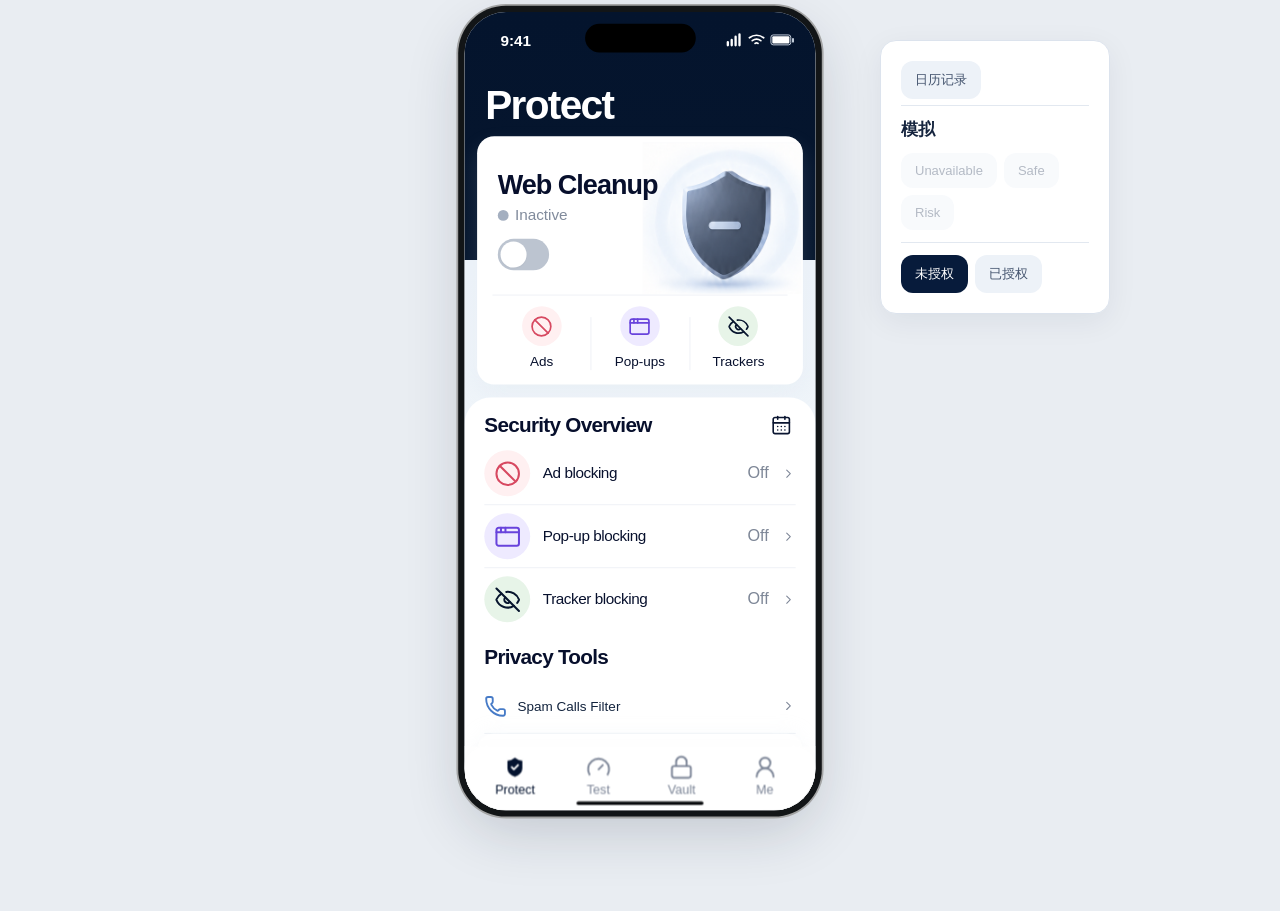
==== commit 44c6323c: "Add original-logo launch animation to mobile prototype" ====
--- a/index.html
+++ b/index.html
@@ -19,6 +19,16 @@
 .calendar-dialog{position:absolute;inset:0;width:100%;height:100%;max-width:none;max-height:none;margin:0;border:0;padding:0;background:#08142c60;color:#07102d;z-index:20}.calendar-dialog[open]{display:flex;align-items:flex-end}.calendar-panel{background:#fff;border-radius:26px 26px 0 0;width:100%;padding:24px 22px 32px;box-shadow:0 -10px 40px #04142d18}.calendar-heading,.month-nav{display:flex;align-items:center;justify-content:space-between;gap:12px}.calendar-heading h2{font-size:23px;margin:0;letter-spacing:-.6px}.calendar-panel button{background:transparent;color:#07102d;border-radius:12px;min-width:36px;min-height:36px}.month-nav{margin:22px 0 12px}.month-nav strong{font-size:17px}.calendar-grid,.weekdays{display:grid;grid-template-columns:repeat(7,1fr);text-align:center;gap:4px}.weekdays{color:#818b9c;font-size:12px;margin-bottom:8px}.calendar-grid button{font-size:14px;min-width:0;aspect-ratio:1}.calendar-grid button.selected{background:#07152e;color:#fff}.calendar-grid button:disabled{opacity:.25;cursor:default}.calendar-summary{margin-top:22px;border-top:1px solid #edf0f5;padding-top:18px}.calendar-summary h3{font-size:15px;margin:0 0 12px}.day-stats{display:grid;grid-template-columns:repeat(3,1fr);gap:8px;text-align:center}.day-stats div{background:#f5f7fa;border-radius:12px;padding:12px 4px;font-size:12px;color:#7e8797}.day-stats strong{display:block;font-size:22px;color:#07152e;margin-bottom:5px}.empty-day{text-align:center;color:#818b9c;font-size:13px;margin:14px 0 0}
 .calendar-dialog{position:absolute;inset:0;transform:none;width:100%;height:100%;border-radius:inherit;overflow:hidden;z-index:120}.calendar-panel{max-height:calc(100% - 67px);overflow-y:auto;overscroll-behavior:contain;padding-bottom:34px}.calendar-panel:after{content:'';display:block;width:141px;height:4px;border-radius:5px;background:#080a0c;position:absolute;bottom:7px;left:50%;transform:translateX(-50%)}
 .test-page{position:absolute;inset:0 0 71px;background:#061126;color:#eef5ff;overflow:auto;scrollbar-width:none;padding:78px 23px 28px}.test-page[hidden]{display:none}.test-page h1{font-size:35px;letter-spacing:-1px}.test-top{display:flex;align-items:center;justify-content:space-between}.demo-chip{font-size:10px;letter-spacing:1.5px;color:#83a1c8;border:1px solid #28415e;border-radius:20px;padding:5px 9px}.connection{color:#8da4c3;font-size:13px;display:flex;gap:7px;align-items:center;margin-top:10px}.connection .dot{width:7px;height:7px;background:#4de8d6;box-shadow:0 0 12px #4de8d680}.speed-stage{position:relative;margin:25px -5px 10px;height:268px;display:grid;place-items:center;background:radial-gradient(ellipse,#14345580,transparent 67%)}.speed-stage:before{content:'';position:absolute;inset:14px;background-image:linear-gradient(#31537a20 1px,transparent 1px),linear-gradient(90deg,#31537a20 1px,transparent 1px);background-size:24px 24px;mask-image:radial-gradient(ellipse,black,transparent 70%)}.speed-dial{width:100%;height:260px;overflow:visible;stroke:none;position:absolute}.dial-track{fill:none;stroke:#1a304c;stroke-width:13}.dial-progress{fill:none;stroke:url(#dial-color);stroke-width:13;stroke-linecap:round;stroke-dasharray:100;stroke-dashoffset:100;filter:drop-shadow(0 0 6px #4de8d677);transition:stroke-dashoffset .3s}.dial-inner{fill:none;stroke:#294561;stroke-width:1;stroke-dasharray:1 5}.speed-number{position:relative;text-align:center;margin-top:12px}.speed-value{font-size:58px;line-height:1;font-weight:600;letter-spacing:-2px;font-variant-numeric:tabular-nums}.speed-unit{font-size:12px;letter-spacing:2px;color:#89a2c4;margin-top:9px}.speed-phase{font-size:11px;letter-spacing:2px;text-transform:uppercase;color:#50eadc;margin-top:19px}.dial-scale{position:absolute;bottom:8px;left:31px;right:31px;display:flex;justify-content:space-between;color:#647f9f;font-size:10px}.speed-metrics{display:grid;grid-template-columns:repeat(3,1fr);padding:18px 0;border-top:1px solid #20324c;border-bottom:1px solid #20324c;margin-top:8px}.speed-metrics div{text-align:center;font-size:11px;color:#87a1c1}.speed-metrics div+div{border-left:1px solid #20324c}.speed-metrics strong{display:block;font-size:20px;color:#e8f5ff;margin:8px 0 4px;font-weight:500}.start-test{width:100%;padding:16px;border-radius:15px;background:linear-gradient(110deg,#4ae8d3,#6fb9ff);color:#05162b;font-weight:700;font-size:15px;margin:22px 0 25px;box-shadow:0 7px 25px #30d9d31b}.start-test:disabled{opacity:.65;cursor:wait}.comparison-heading{display:flex;align-items:center;justify-content:space-between;margin-bottom:14px}.comparison-heading h2{font-size:19px;margin:0;letter-spacing:-.5px}.comparison-heading span{font-size:10px;color:#8298b7}.comparison{display:grid;grid-template-columns:1fr 1fr;gap:10px}.compare-card{background:#0e1e36;border:1px solid #23364f;border-radius:14px;padding:15px}.compare-card:last-child{border-color:#295c67}.compare-card span{display:block;color:#8ba2c0;font-size:12px}.compare-card strong{display:inline-block;font-size:24px;margin:13px 4px 4px 0;font-weight:500}.compare-card small{color:#7d95b7;font-size:10px}.compare-bar{height:3px;background:#21344c;border-radius:3px;margin-top:12px;overflow:hidden}.compare-bar:before{content:'';display:block;width:var(--amount,0%);height:100%;background:#65c9ef;transition:width .4s}.compare-card:last-child .compare-bar:before{background:#53e4d0}.test-note{font-size:11px;color:#718aa9;line-height:1.6;margin:13px 0 0}.phone.test-visible .status{position:relative;z-index:3}.phone.test-visible .tabs{background:#0c1a2f}.phone.test-visible .tab{color:#7890af}.phone.test-visible .tab.active{color:#55e7d4}.phone.test-visible .tab.active svg{fill:none;stroke:currentColor}.phone.test-visible .home-indicator{background:#e9f2ff}@media(prefers-reduced-motion:reduce){.dial-progress,.compare-bar:before{transition:none}}
+
+/* Original supplied logo; startup animation is confined to the phone. */
+.launch-screen{position:absolute;inset:0;z-index:1000;display:grid;place-items:center;background:#031a3d;border-radius:inherit;overflow:hidden}
+.launch-logo{display:block;width:62%;height:auto;opacity:0;transform:scale(.86)}
+.launch-screen.is-playing .launch-logo{animation:launch-logo-in 2.2s both}
+.launch-screen.is-leaving{opacity:0;transition:opacity .3s ease}
+.launch-island{position:absolute;top:13px;left:50%;transform:translateX(-50%);width:123px;height:32px;border-radius:22px;background:#000}
+.launch-home{position:absolute;bottom:7px;left:50%;transform:translateX(-50%);width:141px;height:4px;border-radius:5px;background:#d8e7ff77}
+@keyframes launch-logo-in{0%{opacity:0;transform:scale(.86)}16%{opacity:.25}52%{opacity:1;transform:scale(1.025)}76%,100%{opacity:1;transform:scale(1)}}
+@media(prefers-reduced-motion:reduce){.launch-screen.is-playing .launch-logo{animation:none;opacity:1;transform:none}.launch-screen.is-leaving{transition:none}}
 </style>
 <link rel="stylesheet" href="assets/test.css?v=icons-3">
 <link rel="stylesheet" href="assets/vault.css?v=rows-3">
@@ -38,6 +48,8 @@
 <symbol id="calendar" viewBox="0 0 24 24"><path d="M8 2v3" /> <path d="M16 2v3" /> <rect x="3" y="3" width="18" height="18" rx="2" /> <path d="M3 9h18" /> <path d="M8 13h.01" /> <path d="M12 13h.01" /> <path d="M16 13h.01" /> <path d="M8 17h.01" /> <path d="M12 17h.01" /> <path d="M16 17h.01" /></symbol>
 </defs></svg>
 <main class="phone" aria-label="Protection homepage">
+<div class="launch-screen" aria-hidden="true"><div class="launch-island"></div><img class="launch-logo" src="assets/launch-logo.png" alt="" fetchpriority="high"><div class="launch-home"></div></div>
+<noscript><style>.launch-screen{display:none}</style></noscript>
 <div class="scroll">
 <div class="status" aria-hidden="true"><span>9:41</span><div class="island"></div><div class="status-icons"><svg viewBox="0 0 22 18"><path d="M3 16v-4M8 16V9M13 16V5M18 16V2" stroke-width="3"/></svg><svg viewBox="0 0 24 20"><path d="M2 7a16 16 0 0 1 20 0M6 11a10 10 0 0 1 12 0M10 15a3 3 0 0 1 4 0"/></svg><div class="battery"></div></div></div>
 <header><h1>Protect</h1></header>
@@ -260,5 +272,32 @@
 <link rel="stylesheet" href="assets/privacy-flows.css">
 <script src="assets/settings-guide.js"></script>
 <script src="assets/privacy-flows.js"></script>
+
+<script>
+(() => {
+  const device = document.querySelector('.phone');
+  const splash = device.querySelector('.launch-screen');
+  const logo = splash.querySelector('img');
+  const reducedMotion = matchMedia('(prefers-reduced-motion: reduce)').matches;
+  let started = false, finished = false;
+  device.inert = true;
+  function finish() {
+    if (finished) return;
+    finished = true;
+    splash.classList.add('is-leaving');
+    setTimeout(() => { splash.remove(); device.inert = false; }, reducedMotion ? 0 : 300);
+  }
+  function start() {
+    if (started || finished) return;
+    started = true;
+    splash.classList.add('is-playing');
+    setTimeout(finish, reducedMotion ? 150 : 2200);
+  }
+  logo.addEventListener('load', start, { once: true });
+  logo.addEventListener('error', finish, { once: true });
+  if (logo.complete) { if (logo.naturalWidth) start(); else finish(); }
+  setTimeout(finish, 5000);
+})();
+</script>
 </body>
 </html>
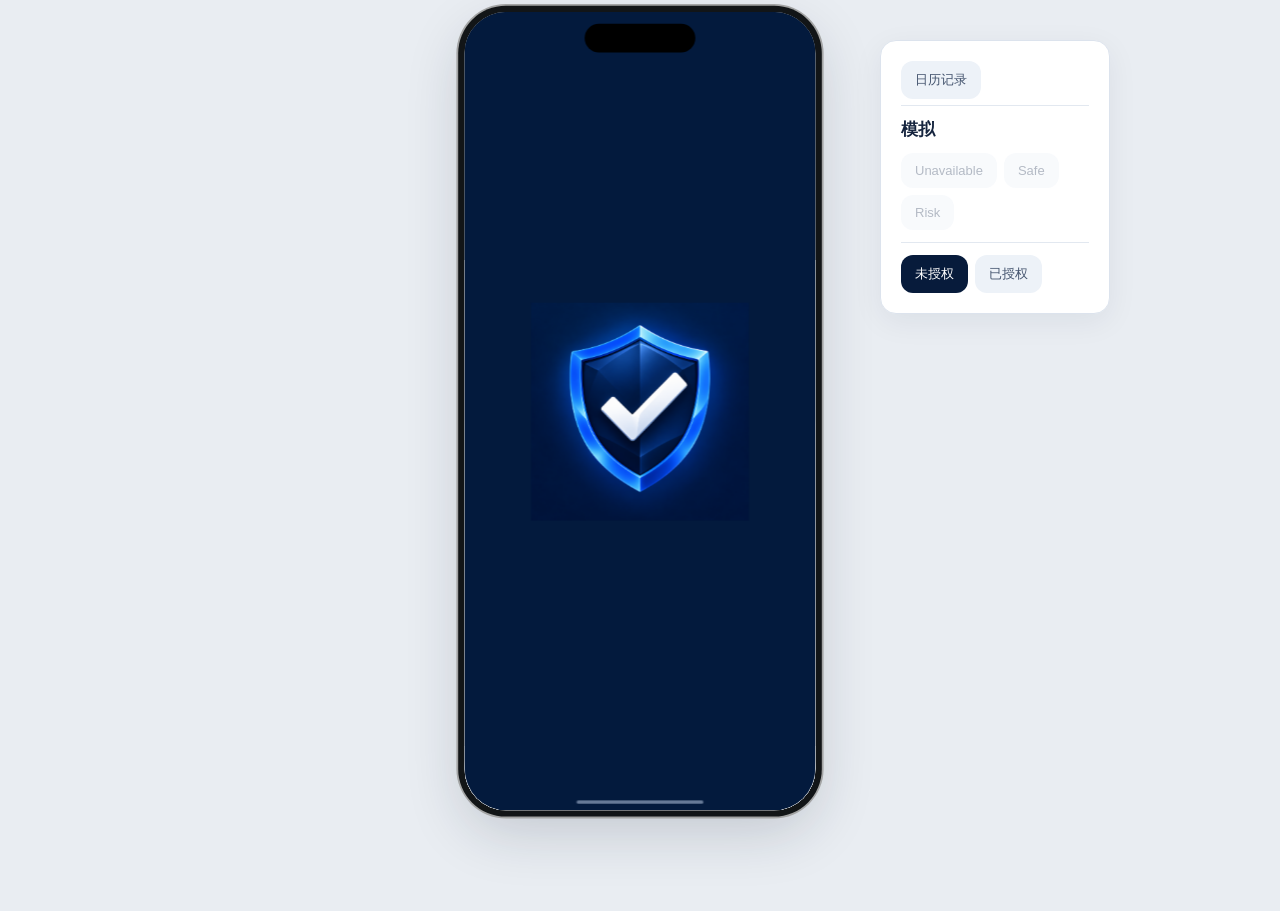
==== commit b82d896b: "Update network check scenarios and add Safari protections" ====
--- a/index.html
+++ b/index.html
@@ -58,6 +58,36 @@
 <button class="row"><span class="badge red"><svg><use href="#ban"/></svg></span><span class="label">Ad blocking</span><span class="row-status">Off</span><svg class="chevron"><use href="#arrow"/></svg></button>
 <button class="row"><span class="badge purple"><svg><use href="#window"/></svg></span><span class="label">Pop-up blocking</span><span class="row-status">Off</span><svg class="chevron"><use href="#arrow"/></svg></button>
 <button class="row"><span class="badge green"><svg><use href="#eye"/></svg></span><span class="label">Tracker blocking</span><span class="row-status">Off</span><svg class="chevron"><use href="#arrow"/></svg></button>
+<button class="row" data-protection="malicious"><span class="badge blue"><svg
+  xmlns="http://www.w3.org/2000/svg"
+  width="24"
+  height="24"
+  viewBox="0 0 24 24"
+  fill="none"
+  stroke="currentColor"
+  stroke-width="2"
+  stroke-linecap="round"
+  stroke-linejoin="round"
+>
+  <path d="M15.686 15A14.5 14.5 0 0 1 12 22a14.5 14.5 0 0 1 0-20 10 10 0 1 0 9.542 13" />
+  <path d="M2 12h8.5" />
+  <path d="M20 6V4a2 2 0 1 0-4 0v2" />
+  <rect width="8" height="5" x="14" y="6" rx="1" />
+</svg></span><span class="label">Malicious websites</span><span class="row-status">Off</span><svg class="chevron"><use href="#arrow"/></svg></button>
+<button class="row" data-protection="mining"><span class="badge purple"><svg
+  xmlns="http://www.w3.org/2000/svg"
+  width="24"
+  height="24"
+  viewBox="0 0 24 24"
+  fill="none"
+  stroke="currentColor"
+  stroke-width="2"
+  stroke-linecap="round"
+  stroke-linejoin="round"
+>
+  <path d="M20 13c0 5-3.5 7.5-7.66 8.95a1 1 0 0 1-.67-.01C7.5 20.5 4 18 4 13V6a1 1 0 0 1 1-1c2 0 4.5-1.2 6.24-2.72a1.17 1.17 0 0 1 1.52 0C14.51 3.81 17 5 19 5a1 1 0 0 1 1 1z" />
+  <path d="m9 12 2 2 4-4" />
+</svg></span><span class="label">Crypto mining scripts</span><span class="row-status">Off</span><svg class="chevron"><use href="#arrow"/></svg></button>
 <h2 class="tools-title">Privacy Tools</h2><div class="tools">
 <button class="row"><span class="badge green"><svg><use href="#person"/></svg></span><span class="label">Contacts</span><svg class="chevron"><use href="#arrow"/></svg></button>
 <button class="row"><span class="badge red"><svg><use href="#calendar"/></svg></span><span class="label">Calendar</span><svg class="chevron"><use href="#arrow"/></svg></button>
@@ -155,7 +185,64 @@
 testPage.className = 'test-page';
 testPage.hidden = true;
 testPage.setAttribute('aria-label','Network Speed Test');
-testPage.innerHTML = `<div class="test-top"><h1>WiFi Test</h1></div><section class="test-card"><div class="speed-stage"><svg class="speed-dial" viewBox="0 0 340 250"><defs><linearGradient id="dial-color"><stop stop-color="#064aff"/><stop offset="1" stop-color="#b8c2ff"/></linearGradient></defs><path class="dial-track" d="M53 202 A125 125 0 1 1 287 202"/><path class="dial-progress" pathLength="100" d="M53 202 A125 125 0 1 1 287 202"/><g class="dial-ticks"></g><g class="dial-needle"><path d="M166 145 L170 30 L174 145 Z" fill="#031b40"/><circle cx="170" cy="145" r="7" fill="#031b40" stroke="white"/></g></svg><div class="speed-number"><div class="speed-value">186.4</div><div class="speed-unit">Mbps</div><div class="speed-phase" role="status">Test complete</div></div></div><div class="speed-metrics"><div><span class="badge blue"><span class="asset-icon" style="--icon:url(icons/arrow-down.svg)" aria-hidden="true"></span></span>Download<p><strong class="download-result">186.4</strong><small>Mbps</small></p></div><div><span class="badge green"><span class="asset-icon" style="--icon:url(icons/upload.svg)" aria-hidden="true"></span></span>Upload<p><strong class="upload-result">42.8</strong><small>Mbps</small></p></div><div><span class="badge purple"><span class="asset-icon" style="--icon:url(icons/arrow-left-right.svg)" aria-hidden="true"></span></span>Ping<p><strong class="ping-result">18</strong><small>ms</small></p></div></div><button class="start-test">Test Again</button></section><section class="wifi-card"><h2>Wi-Fi Check</h2><div class="wifi-row"><span class="badge green"><svg><use href="#lock"/></svg></span><span>WiFi Authentication</span><strong class="wifi-result">Safe</strong></div><div class="wifi-row"><span class="badge blue"><span class="asset-icon" style="--icon:url(icons/globe-lock.svg)" aria-hidden="true"></span></span><span>DNS Security</span><strong class="wifi-result">Safe</strong></div></section>`;
+testPage.innerHTML = `<div class="test-top"><h1>WiFi Test</h1></div><section class="test-card"><div class="speed-stage"><svg class="speed-dial" viewBox="0 0 340 250"><defs><linearGradient id="dial-color"><stop stop-color="#064aff"/><stop offset="1" stop-color="#b8c2ff"/></linearGradient></defs><path class="dial-track" d="M53 202 A125 125 0 1 1 287 202"/><path class="dial-progress" pathLength="100" d="M53 202 A125 125 0 1 1 287 202"/><g class="dial-ticks"></g><g class="dial-needle"><path d="M166 145 L170 30 L174 145 Z" fill="#031b40"/><circle cx="170" cy="145" r="7" fill="#031b40" stroke="white"/></g></svg><div class="speed-number"><div class="speed-value">186.4</div><div class="speed-unit">Mbps</div><div class="speed-phase" role="status">Test complete</div></div></div><div class="speed-metrics"><div><span class="badge blue"><svg class="test-feature-icon" aria-hidden="true"
+  xmlns="http://www.w3.org/2000/svg"
+  width="24"
+  height="24"
+  viewBox="0 0 24 24"
+  fill="none"
+  stroke="currentColor"
+  stroke-width="2"
+  stroke-linecap="round"
+  stroke-linejoin="round"
+>
+  <path d="M12 5v14" />
+  <path d="m19 12-7 7-7-7" />
+</svg></span>Download<p><strong class="download-result">186.4</strong><small>Mbps</small></p></div><div><span class="badge green"><svg class="test-feature-icon" aria-hidden="true"
+  xmlns="http://www.w3.org/2000/svg"
+  width="24"
+  height="24"
+  viewBox="0 0 24 24"
+  fill="none"
+  stroke="currentColor"
+  stroke-width="2"
+  stroke-linecap="round"
+  stroke-linejoin="round"
+>
+  <path d="M12 3v12" />
+  <path d="m17 8-5-5-5 5" />
+  <path d="M21 15v4a2 2 0 0 1-2 2H5a2 2 0 0 1-2-2v-4" />
+</svg></span>Upload<p><strong class="upload-result">42.8</strong><small>Mbps</small></p></div><div><span class="badge purple"><svg class="test-feature-icon" aria-hidden="true"
+  xmlns="http://www.w3.org/2000/svg"
+  width="24"
+  height="24"
+  viewBox="0 0 24 24"
+  fill="none"
+  stroke="currentColor"
+  stroke-width="2"
+  stroke-linecap="round"
+  stroke-linejoin="round"
+>
+  <path d="M8 3 4 7l4 4" />
+  <path d="M4 7h16" />
+  <path d="m16 21 4-4-4-4" />
+  <path d="M20 17H4" />
+</svg></span>Ping<p><strong class="ping-result">18</strong><small>ms</small></p></div></div><button class="start-test">Test Again</button></section><section class="wifi-card"><h2>Wi-Fi Check</h2><div class="wifi-row"><span class="badge green"><svg><use href="#lock"/></svg></span><span>WiFi Authentication</span><strong class="wifi-result">Safe</strong></div><div class="wifi-row"><span class="badge blue"><svg class="test-feature-icon" aria-hidden="true"
+  xmlns="http://www.w3.org/2000/svg"
+  width="24"
+  height="24"
+  viewBox="0 0 24 24"
+  fill="none"
+  stroke="currentColor"
+  stroke-width="2"
+  stroke-linecap="round"
+  stroke-linejoin="round"
+>
+  <path d="M15.686 15A14.5 14.5 0 0 1 12 22a14.5 14.5 0 0 1 0-20 10 10 0 1 0 9.542 13" />
+  <path d="M2 12h8.5" />
+  <path d="M20 6V4a2 2 0 1 0-4 0v2" />
+  <rect width="8" height="5" x="14" y="6" rx="1" />
+</svg></span><span>DNS Security</span><strong class="wifi-result">Safe</strong></div></section>`;
 phone.insertBefore(testPage,document.querySelector('.tabs'));
 for(let index=0;index<=30;index++) {
   const angle=(-90+index*6)*Math.PI/180;
@@ -210,6 +297,7 @@
   startTest.textContent = completedTests ? 'Test Again' : 'Start Test';
   testPage.querySelector('.speed-phase').textContent = 'Test stopped';
   testPage.querySelectorAll('.wifi-result').forEach(result=>{result.textContent='Not tested';result.classList.add('pending');});
+  testPage.dispatchEvent(new Event('wifi-check-stopped'));
 }
 startTest.addEventListener('click',()=>{
   startTest.disabled=true;
@@ -238,6 +326,7 @@
       updateGauge(download);
       testPage.querySelector('.speed-phase').textContent='Test complete';
       testPage.querySelectorAll('.wifi-result').forEach(result=>{result.textContent='Safe';result.classList.remove('pending');});
+      testPage.dispatchEvent(new Event('wifi-check-complete'));
       completedTests++;
       startTest.disabled=false;startTest.textContent='Test Again';
     }
--- a/assets/test.css
+++ b/assets/test.css
@@ -18,3 +18,11 @@
 .analysis-top{margin-bottom:22px}.analysis-body{padding:24px 18px 18px}.analysis-summary{text-align:center;padding:4px 0 24px}.analysis-summary .badge{width:62px;height:62px;margin-bottom:15px}.analysis-summary .badge.green{color:#26985b}.analysis-summary .asset-icon{width:30px;height:30px}.analysis-summary h2{font-size:22px;letter-spacing:-.6px;margin:0 0 12px}.analysis-summary p{font-size:14px;line-height:1.5;color:#758198;margin:14px auto 0;max-width:265px}.network-panel{background:#f3f6fb;border-radius:16px;padding:18px 16px}.network-name{padding-bottom:15px;border-bottom:1px solid #e2e8f1}.network-name small{display:block;color:#7c899e;font-size:12px;margin-bottom:5px}.network-name strong{font-size:18px;font-weight:600}.network-values{margin:6px 0 0;font-size:13px}.network-values>div{display:flex;justify-content:space-between;gap:12px;padding-top:14px}.network-values dt{color:#7c899e}.network-values dd{margin:0;color:#53627b}.analysis-tip{font-size:13px;line-height:1.5;color:#6b7b94;text-align:center;margin:21px 0 14px}.analysis-recheck{margin-top:0;height:48px}.analysis-options{margin-top:18px;font-size:11px;color:#8a96a9}.analysis-options summary{cursor:pointer;text-align:center;list-style:none}.analysis-options summary::-webkit-details-marker{display:none}.analysis-options .analysis-preview{margin-top:12px}.sample-result{display:block;color:#8a96a9;font-size:11px;margin-top:8px}
 .wifi-preview-panel{position:fixed;top:40px;left:calc(50% + 240px);width:230px;padding:20px;border:1px solid #dce3ed;border-radius:16px;background:#fff;color:#15243e;box-shadow:0 8px 30px #071a3810;font-size:13px}.wifi-preview-panel h2{font-size:17px;margin:0 0 12px}.wifi-preview-panel p{color:#738097;line-height:1.5;margin:0 0 18px}.wifi-preview-panel label{display:grid;gap:8px}.wifi-preview-panel select{font:inherit;width:100%;padding:10px;border:1px solid #dce3ed;border-radius:8px;background:#f6f8fc;color:#15243e}.wifi-preview-panel small{display:block;color:#8a96a9;font-size:11px;line-height:1.5;margin-top:14px}@media(max-width:1000px){.wifi-preview-panel{position:relative;top:auto;left:auto;width:min(350px,calc(100% - 32px));margin:24px auto 32px}body{overflow-y:auto;height:auto;min-height:100dvh}}
 .protect-preview-controls{border-bottom:1px solid #e2e8f0;margin-bottom:22px;padding-bottom:6px}.protect-preview-controls label+label{margin-top:15px}.protect-preview-controls p{font-size:11px;margin-top:12px}.wifi-preview-panel{max-height:calc(100dvh - 80px);overflow-y:auto}@media(max-width:1000px){.wifi-preview-panel{max-height:none;overflow:visible}}
+
+.wifi-row .wifi-result.risk:not(.pending){background:#fff0f1;color:#c6344d}.wifi-row .wifi-result.unavailable:not(.pending){background:#eef1f7;color:#748198;font-size:11px}
+
+.network-values dt{flex-shrink:0}.network-values dd{min-width:0;position:relative}.network-copy-ip{display:flex;align-items:center;gap:6px;max-width:100%;padding:0;background:none;color:inherit;font:inherit;cursor:pointer}.network-copy-ip span{min-width:0;overflow:hidden;text-overflow:ellipsis;white-space:nowrap}.network-copy-ip svg{width:16px;height:16px;flex-shrink:0}.network-copy-feedback{position:absolute;right:0;top:100%;font-size:11px;white-space:nowrap;color:#08793f}
+
+.analysis-summary .analysis-feature-icon{width:30px;height:30px}.analysis-summary .badge.blue{color:#2475e9}
+
+.speed-metrics .test-feature-icon{width:25px;height:25px}.speed-metrics .badge.blue{color:#155bff}.speed-metrics .badge.green{color:#24966b}.speed-metrics .badge.purple{color:#7755d9}.wifi-row .badge.blue{color:#2475e9}
